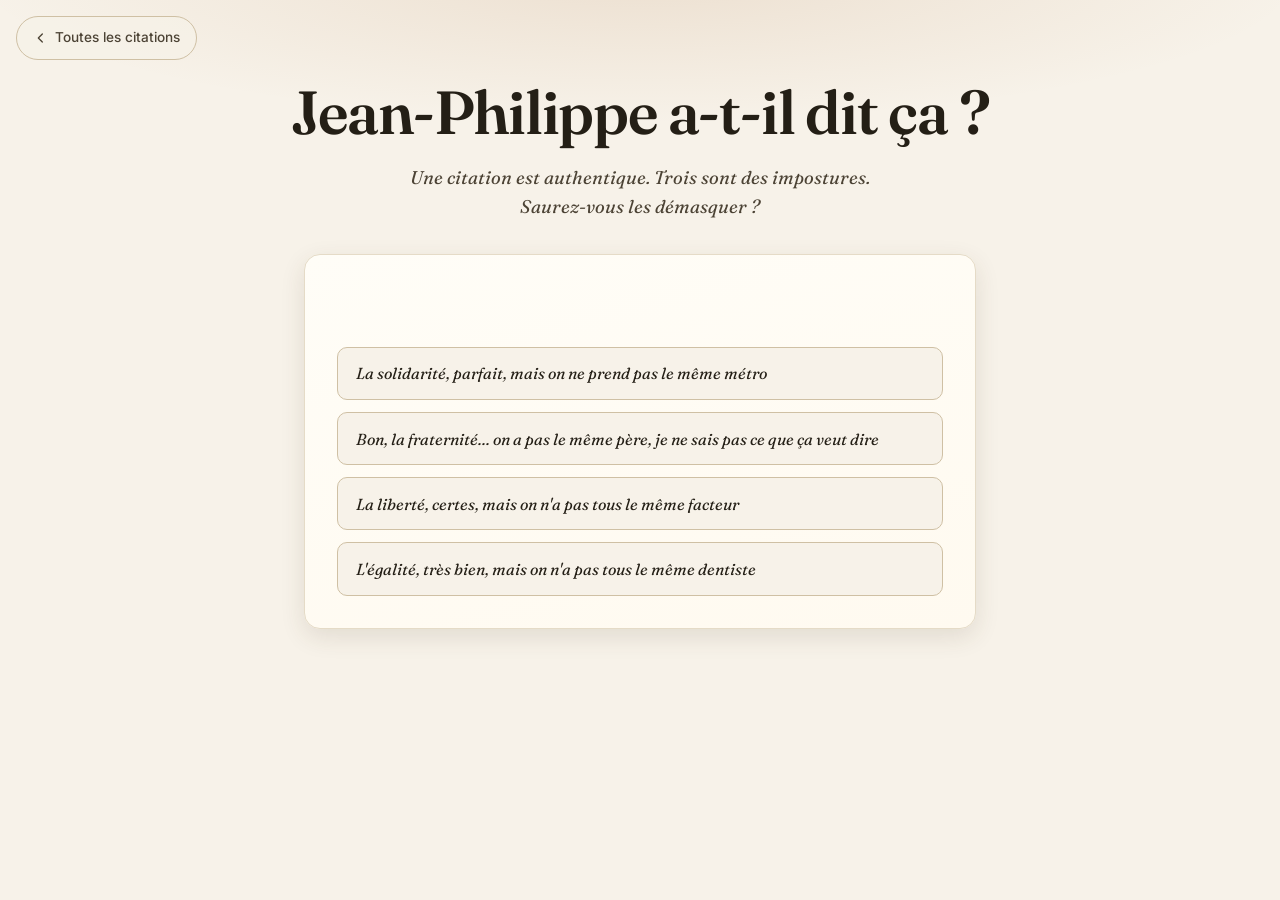
==== quiz.html @ 136c2f65 "Move quiz to dedicated quiz.html page; add quiz teaser and toolbar link on homepage Co-authored-by: " ====
<!DOCTYPE html>
<html lang="fr">
<head>
<meta charset="UTF-8">
<meta name="viewport" content="width=device-width, initial-scale=1.0">
<title>Le quiz – Jean-Philippe a-t-il dit ça ?</title>
<meta name="description" content="Une citation est authentique, trois sont des impostures. Saurez-vous démasquer les impostures du chef de chœur Jean-Philippe Sarcos ?">
<link rel="preconnect" href="https://fonts.googleapis.com">
<link rel="preconnect" href="https://fonts.gstatic.com" crossorigin>
<link href="https://fonts.googleapis.com/css2?family=Fraunces:ital,opsz,wght@0,9..144,300..900;1,9..144,300..900&family=Inter:ital,wght@0,400..700;1,400..700&display=swap" rel="stylesheet">
<link rel="stylesheet" href="style.css">
</head>
<body class="quiz-page">
<a class="skip-link" href="#quizGame">Aller au quiz</a>

<header class="quiz-hero">
  <div class="quiz-hero-inner">
    <a class="back-link" href="index.html">
      <svg viewBox="0 0 24 24" width="16" height="16" aria-hidden="true"><path fill="currentColor" d="M14.7 5.3a1 1 0 0 1 0 1.4L9.4 12l5.3 5.3a1 1 0 0 1-1.4 1.4l-6-6a1 1 0 0 1 0-1.4l6-6a1 1 0 0 1 1.4 0Z"/></svg>
      Toutes les citations
    </a>
    <h1 class="quiz-hero-title">Jean-Philippe a-t-il dit ça&nbsp;?</h1>
    <p class="quiz-hero-sub">Une citation est authentique. Trois sont des impostures.<br>Saurez-vous les démasquer&nbsp;?</p>
  </div>
</header>

<main class="quiz-wrap">
  <section class="quiz" aria-label="Quiz">
    <div class="quiz-head">
      <p id="quizScore" class="quiz-score hidden">Score&nbsp;: <span id="quizScoreValue">0</span> / <span id="quizPlayedValue">0</span></p>
    </div>
    <div id="quizGame" aria-live="polite"></div>
    <button id="quizNext" class="btn btn-primary hidden">Question suivante</button>
  </section>
</main>

<script src="quiz.js"></script>
<script src="quiz-page.js"></script>
</body>
</html>
---- style.css ----
/* ═══════════════════════════════════════════════════════════════════
   JEAN-PHILIPPE A DIT — Design System "Salle de concert"
   Generated with the ui-ux-pro-max skill workflow:
   product: humor/quotes archive · audience: choir members ·
   style: dark editorial · fonts: Fraunces + Inter
   ═══════════════════════════════════════════════════════════════════ */

:root {
  /* Color tokens — dark concert hall */
  --bg: #14100c;
  --bg-raised: #1b1610;
  --bg-elev: #221c14;
  --surface: #262017;
  --surface-hover: #2e271d;
  --line: #3a3226;
  --line-strong: #4d4335;
  --ink: #f4ecdd;
  --ink-soft: #cfc2ab;
  --ink-mute: #a3937c;
  --accent: #e0a458;
  --accent-strong: #f0bb78;
  --accent-ink: #14100c;
  --accent-dim: rgba(224, 164, 88, 0.14);
  --gold: #d4a04a;
  --ok: #7cc98a;
  --ok-bg: rgba(124, 201, 138, 0.12);
  --bad: #e2836f;
  --bad-bg: rgba(226, 131, 111, 0.12);
  --focus: #f0bb78;

  /* Typography tokens */
  --font-display: "Fraunces", Georgia, "Times New Roman", serif;
  --font-ui: "Inter", system-ui, -apple-system, "Segoe UI", sans-serif;
  --text-xs: 0.75rem;
  --text-sm: 0.85rem;
  --text-base: 1rem;
  --text-lg: 1.15rem;
  --text-xl: 1.35rem;

  /* Spacing scale (8px base) */
  --space-2: 0.5rem;
  --space-3: 0.75rem;
  --space-4: 1rem;
  --space-5: 1.5rem;
  --space-6: 2rem;
  --space-7: 3rem;
  --space-8: 4rem;

  /* Shape & depth */
  --radius: 16px;
  --radius-sm: 10px;
  --radius-pill: 999px;
  --shadow-sm: 0 1px 2px rgba(0, 0, 0, 0.4);
  --shadow-md: 0 8px 24px rgba(0, 0, 0, 0.35);
  --shadow-lg: 0 20px 60px rgba(0, 0, 0, 0.5);

  /* Motion tokens — meaning-bearing, context-aware durations */
  --dur-fast: 120ms;
  --dur-base: 200ms;
  --ease-out: cubic-bezier(0.22, 1, 0.36, 1);

  --maxw: 1200px;
}

/* Light mode — warm manuscript, same tokens */
@media (prefers-color-scheme: light) {
  :root {
    --bg: #f7f2e9;
    --bg-raised: #fffdf7;
    --bg-elev: #fffaf0;
    --surface: #fffdf7;
    --surface-hover: #f6efdf;
    --line: #e5dbc7;
    --line-strong: #cfc0a4;
    --ink: #241f16;
    --ink-soft: #4c4335;
    --ink-mute: #7c7160;
    --accent: #a05c1f;
    --accent-strong: #8a4b18;
    --accent-ink: #fffdf7;
    --accent-dim: rgba(160, 92, 31, 0.12);
    --gold: #b8862f;
    --ok: #2e7d32;
    --ok-bg: rgba(46, 125, 50, 0.1);
    --bad: #b3402f;
    --bad-bg: rgba(179, 64, 47, 0.1);
    --focus: #8a4b18;
    --shadow-sm: 0 1px 2px rgba(70, 55, 35, 0.08);
    --shadow-md: 0 8px 24px rgba(70, 55, 35, 0.12);
    --shadow-lg: 0 20px 60px rgba(70, 55, 35, 0.18);
  }
}

* { box-sizing: border-box; margin: 0; padding: 0; }

html { scroll-behavior: smooth; }

body {
  background: var(--bg);
  color: var(--ink);
  font-family: var(--font-display);
  font-size: 16px;
  line-height: 1.6;
  min-height: 100vh;
  -webkit-font-smoothing: antialiased;
  text-rendering: optimizeLegibility;
}

::selection { background: var(--accent); color: var(--accent-ink); }

/* ── Skip link ─────────────────────────────────────────────────── */
.skip-link {
  position: absolute;
  left: -999px;
  top: 0.5rem;
  z-index: 100;
  background: var(--accent);
  color: var(--accent-ink);
  padding: 0.6rem 1.2rem;
  border-radius: var(--radius-pill);
  font-family: var(--font-ui);
  font-size: var(--text-sm);
  font-weight: 600;
}
.skip-link:focus { left: 0.5rem; }

/* ── Hero ──────────────────────────────────────────────────────── */
.hero {
  position: relative;
  text-align: center;
  padding: clamp(4rem, 10vw, 7rem) var(--space-5) clamp(3rem, 6vw, 4.5rem);
  background: radial-gradient(ellipse 80% 90% at 50% -10%, var(--accent-dim) 0%, transparent 65%);
  overflow: hidden;
}
.hero-inner { max-width: 44rem; margin: 0 auto; position: relative; z-index: 1; }

.hero-kicker {
  font-family: var(--font-ui);
  font-size: var(--text-xs);
  font-weight: 600;
  text-transform: uppercase;
  letter-spacing: 0.28em;
  color: var(--accent);
  margin-bottom: var(--space-4);
}

.hero-title {
  font-family: var(--font-display);
  font-weight: 600;
  font-size: clamp(2.6rem, 8vw, 5rem);
  line-height: 1.05;
  letter-spacing: -0.02em;
  color: var(--ink);
}
.hero-quote-mark {
  color: var(--gold);
  font-weight: 300;
  opacity: 0.7;
}

.hero-sub {
  font-family: var(--font-display);
  font-style: italic;
  font-size: var(--text-lg);
  color: var(--ink-soft);
  margin-top: var(--space-4);
  max-width: 40ch;
  margin-left: auto;
  margin-right: auto;
}

.hero-stats {
  display: flex;
  justify-content: center;
  gap: var(--space-6);
  margin-top: var(--space-6);
  font-family: var(--font-ui);
  flex-wrap: wrap;
}
.hero-stat { display: flex; flex-direction: column; gap: 0.15rem; }
.hero-stat-num {
  font-family: var(--font-display);
  font-size: var(--text-xl);
  font-weight: 600;
  color: var(--accent);
  font-variant-numeric: tabular-nums;
}
.hero-stat-label {
  font-size: var(--text-xs);
  text-transform: uppercase;
  letter-spacing: 0.12em;
  color: var(--ink-mute);
}

/* ── Sticky toolbar ────────────────────────────────────────────── */
.toolbar {
  position: sticky;
  top: 0;
  z-index: 20;
  display: flex;
  align-items: center;
  gap: var(--space-3);
  max-width: var(--maxw);
  margin: 0 auto;
  padding: var(--space-3) var(--space-5);
  background: color-mix(in srgb, var(--bg) 80%, transparent);
  backdrop-filter: blur(14px);
  -webkit-backdrop-filter: blur(14px);
  border-bottom: 1px solid var(--line);
}

.search-wrap { position: relative; flex: 1; min-width: 200px; }
.search-icon {
  position: absolute;
  left: 0.9rem;
  top: 50%;
  transform: translateY(-50%);
  color: var(--ink-mute);
  pointer-events: none;
}
.search {
  width: 100%;
  padding: 0.7rem 1.1rem 0.7rem 2.5rem;
  border-radius: var(--radius-pill);
  border: 1px solid var(--line-strong);
  background: var(--surface);
  color: var(--ink);
  font-family: var(--font-ui);
  font-size: var(--text-base);
  box-shadow: var(--shadow-sm);
  transition: border-color var(--dur-base) var(--ease-out), box-shadow var(--dur-base) var(--ease-out);
}
.search::placeholder { color: var(--ink-mute); }
.search:focus {
  outline: none;
  border-color: var(--accent);
  box-shadow: 0 0 0 3px var(--accent-dim), var(--shadow-sm);
}

/* ── Buttons ───────────────────────────────────────────────────── */
.btn {
  display: inline-flex;
  align-items: center;
  justify-content: center;
  gap: 0.5rem;
  min-height: 44px;
  padding: 0.65rem 1.3rem;
  border-radius: var(--radius-pill);
  font-family: var(--font-ui);
  font-size: var(--text-sm);
  font-weight: 600;
  cursor: pointer;
  border: 1px solid transparent;
  transition: background var(--dur-fast) ease, border-color var(--dur-fast) ease,
    transform var(--dur-fast) ease, box-shadow var(--dur-fast) ease;
  white-space: nowrap;
}
.btn:active { transform: translateY(1px) scale(0.98); }

.btn-primary {
  background: var(--accent);
  color: var(--accent-ink);
  box-shadow: var(--shadow-sm);
}
.btn-primary:hover {
  background: var(--accent-strong);
  box-shadow: 0 4px 16px var(--accent-dim), var(--shadow-sm);
}

.btn-secondary {
  background: transparent;
  color: var(--accent);
  border-color: var(--line-strong);
}
.btn-secondary:hover { border-color: var(--accent); background: var(--accent-dim); }

.btn-ghost {
  background: transparent;
  color: var(--ink-soft);
  border-color: var(--line-strong);
}
.btn-ghost:hover { background: var(--surface-hover); }

/* ── Chapter chips ─────────────────────────────────────────────── */
.chapters {
  display: flex;
  flex-wrap: wrap;
  gap: var(--space-2);
  max-width: var(--maxw);
  margin: var(--space-5) auto var(--space-4);
  padding: 0 var(--space-5);
  justify-content: center;
}

.chip {
  min-height: 44px;
  padding: 0.5rem 1.05rem;
  border-radius: var(--radius-pill);
  border: 1px solid var(--line-strong);
  background: transparent;
  color: var(--ink-soft);
  font-family: var(--font-ui);
  font-size: var(--text-sm);
  cursor: pointer;
  transition: all var(--dur-fast) ease;
}
.chip:hover { border-color: var(--accent); color: var(--ink); background: var(--accent-dim); }
.chip.active {
  background: var(--accent);
  border-color: var(--accent);
  color: var(--accent-ink);
  font-weight: 600;
}
.chip .count {
  opacity: 0.65;
  margin-left: 0.35rem;
  font-variant-numeric: tabular-nums;
}

.results-count {
  text-align: center;
  font-family: var(--font-ui);
  font-size: var(--text-sm);
  color: var(--ink-mute);
  margin-bottom: var(--space-5);
}

/* ── Spotlight ──────────────────────────────────────────────────── */
.random-spotlight {
  max-width: 720px;
  margin: 0 auto var(--space-6);
  padding: 0 var(--space-5);
  animation: rise var(--dur-base) var(--ease-out) both;
}
.random-spotlight .quote-card {
  border-color: var(--gold);
  background: linear-gradient(160deg, var(--surface) 0%, var(--bg-elev) 100%);
  box-shadow: var(--shadow-lg), inset 0 1px 0 var(--line);
}
.random-spotlight .quote-mark { opacity: 0.6; }

/* ── Quote grid & cards ────────────────────────────────────────── */
.grid {
  display: grid;
  grid-template-columns: repeat(auto-fill, minmax(320px, 1fr));
  gap: var(--space-5);
  max-width: var(--maxw);
  margin: 0 auto;
  padding: 0 var(--space-5) var(--space-7);
}

.quote-card {
  position: relative;
  display: flex;
  flex-direction: column;
  background: var(--surface);
  border: 1px solid var(--line);
  border-radius: var(--radius);
  padding: 2rem 1.5rem 1.3rem;
  box-shadow: var(--shadow-sm), inset 0 1px 0 rgba(255, 255, 255, 0.03);
  transition: transform var(--dur-base) var(--ease-out), box-shadow var(--dur-base) var(--ease-out),
    border-color var(--dur-base) ease;
}
.quote-card:hover {
  transform: translateY(-4px);
  box-shadow: var(--shadow-md);
  border-color: var(--line-strong);
}

.quote-mark {
  position: absolute;
  top: 0.55rem;
  left: 1rem;
  font-family: var(--font-display);
  font-size: 2.6rem;
  font-weight: 300;
  line-height: 1;
  color: var(--gold);
  opacity: 0.3;
  pointer-events: none;
}

.quote-text {
  font-family: var(--font-display);
  font-size: var(--text-lg);
  font-style: italic;
  line-height: 1.55;
  color: var(--ink);
  flex: 1;
  overflow-wrap: break-word;
}
.quote-text mark {
  background: var(--accent-dim);
  color: var(--accent-strong);
  border-radius: 3px;
  padding: 0 2px;
  box-shadow: inset 0 -1px 0 var(--accent);
}

.quote-source {
  margin-top: var(--space-4);
  padding-top: var(--space-3);
  border-top: 1px solid var(--line);
  font-family: var(--font-ui);
  display: flex;
  flex-direction: column;
  gap: 0.25rem;
}
.quote-source > span:first-child {
  font-size: var(--text-sm);
  color: var(--ink-soft);
  font-weight: 500;
}
.quote-chapter {
  font-size: var(--text-xs);
  text-transform: uppercase;
  letter-spacing: 0.1em;
  color: var(--ink-mute);
}

.quote-delete {
  position: absolute;
  top: 0.6rem;
  right: 0.6rem;
  width: 32px;
  height: 32px;
  border-radius: 50%;
  border: none;
  background: transparent;
  color: var(--ink-mute);
  cursor: pointer;
  display: grid;
  place-items: center;
  font-size: 0.85rem;
  opacity: 0;
  transition: opacity var(--dur-fast) ease, background var(--dur-fast) ease, color var(--dur-fast) ease;
}
.quote-card:hover .quote-delete,
.quote-delete:focus-visible { opacity: 1; }
.quote-delete:hover { background: var(--bad-bg); color: var(--bad); }

.empty {
  text-align: center;
  font-style: italic;
  font-family: var(--font-display);
  color: var(--ink-mute);
  padding: var(--space-7) var(--space-5);
  max-width: 40rem;
  margin: 0 auto var(--space-7);
  font-size: var(--text-lg);
}

/* ── Add form ──────────────────────────────────────────────────── */
.add-form {
  max-width: 720px;
  margin: var(--space-4) auto var(--space-5);
  padding: var(--space-6);
  background: var(--surface);
  border: 1px solid var(--line);
  border-radius: var(--radius);
  box-shadow: var(--shadow-md);
  animation: rise var(--dur-base) var(--ease-out) both;
}
.add-form-title {
  font-family: var(--font-display);
  font-size: var(--text-xl);
  font-weight: 600;
  margin-bottom: var(--space-5);
}
.add-form-fields { display: flex; flex-direction: column; gap: var(--space-4); }
.add-form-label {
  display: flex;
  flex-direction: column;
  gap: 0.4rem;
  font-family: var(--font-ui);
  font-size: var(--text-sm);
  font-weight: 600;
  color: var(--ink-soft);
}
.add-form-input {
  min-height: 44px;
  padding: 0.6rem 0.9rem;
  border-radius: var(--radius-sm);
  border: 1px solid var(--line-strong);
  background: var(--bg);
  color: var(--ink);
  font-family: var(--font-ui);
  font-size: var(--text-base);
  font-weight: 400;
  transition: border-color var(--dur-base) ease, box-shadow var(--dur-base) ease;
}
.add-form-input:focus {
  outline: none;
  border-color: var(--accent);
  box-shadow: 0 0 0 3px var(--accent-dim);
}
.add-form-row { display: flex; gap: var(--space-4); flex-wrap: wrap; }
.add-form-row .add-form-label { flex: 1; min-width: 160px; }
.add-form-error {
  font-family: var(--font-ui);
  font-size: var(--text-sm);
  color: var(--bad);
  background: var(--bad-bg);
  border-radius: var(--radius-sm);
  padding: 0.65rem 0.9rem;
  margin-top: var(--space-3);
}
.add-form-actions {
  display: flex;
  justify-content: flex-end;
  gap: var(--space-2);
  margin-top: var(--space-5);
}

/* ── Quiz teaser (homepage) ──────────────────────────────────────────── */
.quiz-teaser {
  max-width: 720px;
  margin: var(--space-6) auto var(--space-7);
  padding: var(--space-6);
  display: flex;
  align-items: center;
  justify-content: space-between;
  gap: var(--space-5);
  flex-wrap: wrap;
  background: linear-gradient(150deg, var(--accent-dim) 0%, var(--surface) 60%);
  border: 1px solid var(--line-strong);
  border-radius: var(--radius);
  box-shadow: var(--shadow-md);
}
.quiz-teaser-kicker {
  font-family: var(--font-ui);
  font-size: var(--text-xs);
  font-weight: 600;
  text-transform: uppercase;
  letter-spacing: 0.28em;
  color: var(--accent);
  margin-bottom: 0.35rem;
}
.quiz-teaser-title {
  font-family: var(--font-display);
  font-size: var(--text-xl);
  font-weight: 600;
  color: var(--ink);
}
.quiz-teaser-sub {
  font-family: var(--font-display);
  font-style: italic;
  color: var(--ink-soft);
  margin-top: 0.35rem;
}
.quiz-teaser .btn { flex-shrink: 0; }

/* ── Quiz page ─────────────────────────────────────────────────────────── */
.quiz-page { display: flex; flex-direction: column; min-height: 100vh; }

.quiz-hero {
  position: relative;
  text-align: center;
  padding: clamp(3rem, 8vw, 5rem) var(--space-5) var(--space-6);
  background: radial-gradient(ellipse 80% 90% at 50% -10%, var(--accent-dim) 0%, transparent 65%);
}
.quiz-hero-inner { max-width: 44rem; margin: 0 auto; }

.back-link {
  position: absolute;
  top: var(--space-4);
  left: var(--space-4);
  display: inline-flex;
  align-items: center;
  gap: 0.35rem;
  min-height: 44px;
  padding: 0.5rem 1rem;
  border-radius: var(--radius-pill);
  border: 1px solid var(--line-strong);
  background: color-mix(in srgb, var(--bg) 70%, transparent);
  color: var(--ink-soft);
  font-family: var(--font-ui);
  font-size: var(--text-sm);
  font-weight: 500;
  text-decoration: none;
  transition: border-color var(--dur-fast) ease, color var(--dur-fast) ease, background var(--dur-fast) ease;
}
.back-link:hover { border-color: var(--accent); color: var(--ink); background: var(--accent-dim); }

.quiz-hero-title {
  font-family: var(--font-display);
  font-weight: 600;
  font-size: clamp(2.2rem, 6vw, 3.8rem);
  line-height: 1.1;
  letter-spacing: -0.02em;
  color: var(--ink);
}
.quiz-hero-sub {
  font-family: var(--font-display);
  font-style: italic;
  font-size: var(--text-lg);
  color: var(--ink-soft);
  margin-top: var(--space-4);
}

.quiz-wrap {
  flex: 1;
  max-width: 720px;
  width: 100%;
  margin: 0 auto;
  padding: 0 var(--space-5) var(--space-8);
}

.quiz {
  padding: var(--space-6);
  background: linear-gradient(165deg, var(--surface) 0%, var(--bg-elev) 100%);
  border: 1px solid var(--line);
  border-radius: var(--radius);
  box-shadow: var(--shadow-md), inset 0 1px 0 rgba(255, 255, 255, 0.03);
}

.quiz-head {
  display: flex;
  justify-content: flex-start;
  align-items: center;
  margin-bottom: var(--space-4);
  min-height: 44px;
}

.quiz-title {
  font-family: var(--font-display);
  font-size: var(--text-xl);
  font-weight: 600;
  margin-bottom: 0.3rem;
}
.quiz-intro {
  font-family: var(--font-display);
  font-style: italic;
  color: var(--ink-soft);
  font-size: var(--text-base);
}

.quiz-score {
  font-family: var(--font-ui);
  font-size: var(--text-sm);
  font-weight: 600;
  color: var(--accent);
  background: var(--accent-dim);
  border: 1px solid var(--accent);
  padding: 0.4rem 0.9rem;
  border-radius: var(--radius-pill);
  white-space: nowrap;
}

.quiz-options { display: grid; gap: var(--space-3); }
.quiz-option {
  text-align: left;
  font-family: var(--font-display);
  font-style: italic;
  font-size: var(--text-base);
  line-height: 1.5;
  min-height: 44px;
  padding: 0.85rem 1.15rem;
  border: 1px solid var(--line-strong);
  border-radius: var(--radius-sm);
  background: var(--bg);
  color: var(--ink);
  cursor: pointer;
  transition: border-color var(--dur-fast) ease, background var(--dur-fast) ease, transform var(--dur-fast) ease;
}
.quiz-option:hover { border-color: var(--accent); background: var(--surface-hover); transform: translateY(-1px); }
.quiz-option.correct { border-color: var(--ok); background: var(--ok-bg); }
.quiz-option.wrong { border-color: var(--bad); background: var(--bad-bg); }
.quiz .btn-primary { margin-top: var(--space-5); }

/* ── Footer ────────────────────────────────────────────────────── */
.footer {
  max-width: 720px;
  margin: var(--space-7) auto 0;
  padding: 0 var(--space-5) var(--space-8);
  text-align: center;
}
.footer-quote {
  font-family: var(--font-display);
  font-style: italic;
  font-size: var(--text-lg);
  line-height: 1.7;
  color: var(--ink-soft);
  border-top: 1px solid var(--line);
  padding-top: var(--space-7);
}
.footer-quote cite {
  display: block;
  margin-top: var(--space-4);
  font-style: normal;
  font-family: var(--font-ui);
  font-size: var(--text-xs);
  text-transform: uppercase;
  letter-spacing: 0.22em;
  color: var(--ink-mute);
}

/* ── Utilities, a11y, motion ────────────────────────────────────── */
.hidden { display: none; }

@keyframes rise {
  from { opacity: 0; transform: translateY(10px); }
  to { opacity: 1; transform: translateY(0); }
}

:focus-visible {
  outline: 2px solid var(--focus);
  outline-offset: 2px;
  border-radius: 4px;
}

/* Responsive: mobile-first refinement */
@media (max-width: 640px) {
  .toolbar {
    flex-wrap: wrap;
    padding: var(--space-3) var(--space-4);
  }
  .search-wrap { min-width: 100%; order: -1; }
  .toolbar .btn { flex: 1; }
  .chapters, .grid { padding-left: var(--space-4); padding-right: var(--space-4); }
  .quote-delete { opacity: 1; }
  .quiz { padding: var(--space-5) var(--space-4); }
  .quiz-head { flex-direction: column; }
  .quiz-teaser { flex-direction: column; text-align: center; }
  .quiz-teaser .btn { width: 100%; }
  .back-link { position: static; margin-bottom: var(--space-4); }
}

@media (prefers-reduced-motion: reduce) {
  html { scroll-behavior: auto; }
  *, *::before, *::after {
    animation-duration: 0.01ms !important;
    animation-iteration-count: 1 !important;
    transition-duration: 0.01ms !important;
  }
}
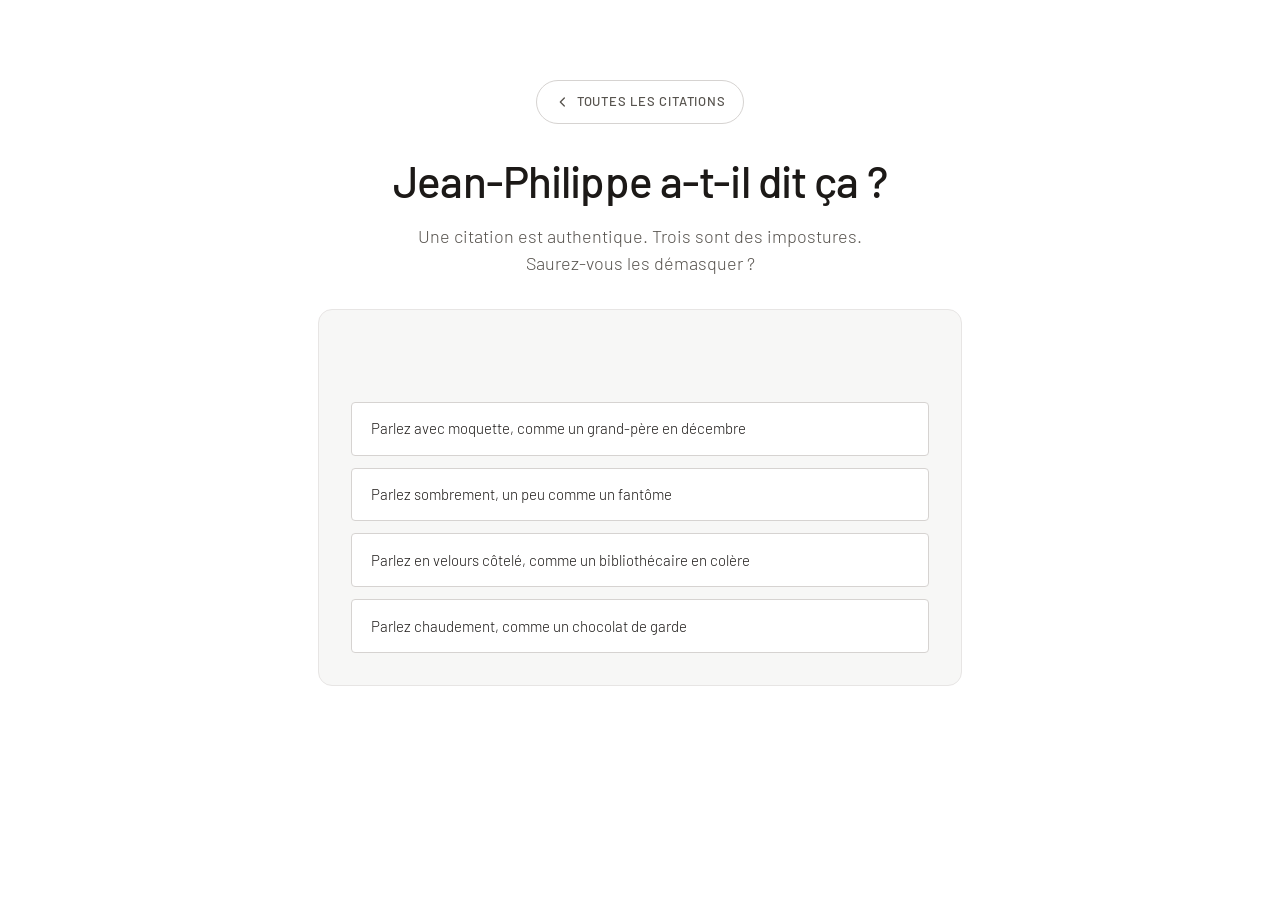
==== commit 0d7f40fb: "Align visual identity with academie-de-musique.com: light editorial theme, magenta #B30065 accent, g" ====
--- a/quiz.html
+++ b/quiz.html
@@ -7,7 +7,7 @@
 <meta name="description" content="Une citation est authentique, trois sont des impostures. Saurez-vous démasquer les impostures du chef de chœur Jean-Philippe Sarcos ?">
 <link rel="preconnect" href="https://fonts.googleapis.com">
 <link rel="preconnect" href="https://fonts.gstatic.com" crossorigin>
-<link href="https://fonts.googleapis.com/css2?family=Fraunces:ital,opsz,wght@0,9..144,300..900;1,9..144,300..900&family=Inter:ital,wght@0,400..700;1,400..700&display=swap" rel="stylesheet">
+<link href="https://fonts.googleapis.com/css2?family=Barlow:ital,wght@0,300;0,400;0,500;0,600;1,300;1,400;1,500&display=swap" rel="stylesheet">
 <link rel="stylesheet" href="style.css">
 </head>
 <body class="quiz-page">
--- a/style.css
+++ b/style.css
@@ -1,43 +1,72 @@
 /* ═══════════════════════════════════════════════════════════════════
-   JEAN-PHILIPPE A DIT — Design System "Salle de concert"
-   Generated with the ui-ux-pro-max skill workflow:
-   product: humor/quotes archive · audience: choir members ·
-   style: dark editorial · fonts: Fraunces + Inter
+   JEAN-PHILIPPE A DIT — aligned with the visual identity of
+   academie-de-musique.com (Académie du Palais royal)
+   Source: their design tokens (tokens.css) — light editorial theme,
+   magenta #B30065 accent, gold #F9A900, Brandon Grotesque (substituted
+   with Barlow, a close geometric grotesque, since Brandon is a
+   commercial font), uppercase tracked kickers, pill buttons, 14px cards.
    ═══════════════════════════════════════════════════════════════════ */
 
 :root {
-  /* Color tokens — dark concert hall */
-  --bg: #14100c;
-  --bg-raised: #1b1610;
-  --bg-elev: #221c14;
-  --surface: #262017;
-  --surface-hover: #2e271d;
-  --line: #3a3226;
-  --line-strong: #4d4335;
-  --ink: #f4ecdd;
-  --ink-soft: #cfc2ab;
-  --ink-mute: #a3937c;
-  --accent: #e0a458;
-  --accent-strong: #f0bb78;
-  --accent-ink: #14100c;
-  --accent-dim: rgba(224, 164, 88, 0.14);
-  --gold: #d4a04a;
-  --ok: #7cc98a;
-  --ok-bg: rgba(124, 201, 138, 0.12);
-  --bad: #e2836f;
-  --bad-bg: rgba(226, 131, 111, 0.12);
-  --focus: #f0bb78;
-
-  /* Typography tokens */
-  --font-display: "Fraunces", Georgia, "Times New Roman", serif;
-  --font-ui: "Inter", system-ui, -apple-system, "Segoe UI", sans-serif;
-  --text-xs: 0.75rem;
-  --text-sm: 0.85rem;
-  --text-base: 1rem;
-  --text-lg: 1.15rem;
-  --text-xl: 1.35rem;
-
-  /* Spacing scale (8px base) */
+  /* ── Brand (charte Académie) ── */
+  --brand-magenta: #B30065;
+  --brand-red: #E00037;
+  --brand-orange: #e2511d;
+  --brand-gold: #F9A900;
+
+  --accent-primary: var(--brand-magenta);
+  --accent-secondary: var(--brand-gold);
+
+  /* ── Surfaces (light editorial) ── */
+  --surface-base: #ffffff;
+  --surface-raised: #f7f7f6;
+  --surface-elevated: #f1f0ee;
+  --surface-overlay: #e9e6e3;
+
+  /* ── Borders ── */
+  --border-subtle: #e7e5e4;
+  --border-default: #d6d3d1;
+  --border-strong: #a8a29e;
+
+  /* ── Text ── */
+  --text-primary: #1c1917;
+  --text-secondary: #57534e;
+  --text-tertiary: #78716c;
+  --text-on-accent: #ffffff;
+
+  /* ── Typography ── */
+  --font-display: "Barlow", "Brandon Grotesque", system-ui, -apple-system, sans-serif;
+  --font-body: "Barlow", "Brandon Grotesque", system-ui, -apple-system, sans-serif;
+
+  --fs-display: clamp(3rem, 1.6rem + 6vw, 6.5rem);
+  --fs-h1: clamp(2.25rem, 1.4rem + 3.6vw, 4rem);
+  --fs-h2: clamp(1.75rem, 1.2rem + 2.4vw, 2.75rem);
+  --fs-h3: clamp(1.375rem, 1rem + 1.6vw, 2rem);
+  --fs-h4: clamp(1.125rem, 1rem + 0.6vw, 1.375rem);
+  --fs-body-lg: 1.125rem;
+  --fs-body: 1rem;
+  --fs-body-sm: 0.9375rem;
+  --fs-caption: 0.8125rem;
+  --fs-micro: 0.6875rem;
+
+  --lh-tight: 1.05;
+  --lh-snug: 1.15;
+  --lh-normal: 1.5;
+  --lh-relaxed: 1.65;
+
+  --tracking-tight: -0.02em;
+  --tracking-normal: 0;
+  --tracking-wide: 0.06em;
+  --tracking-wider: 0.14em;
+
+  --fw-light: 330;
+  --fw-regular: 390;
+  --fw-medium: 420;
+  --fw-semibold: 450;
+  --fw-bold: 500;
+
+  /* ── Spacing (8px base) ── */
+  --space-1: 0.25rem;
   --space-2: 0.5rem;
   --space-3: 0.75rem;
   --space-4: 1rem;
@@ -45,50 +74,38 @@
   --space-6: 2rem;
   --space-7: 3rem;
   --space-8: 4rem;
-
-  /* Shape & depth */
-  --radius: 16px;
-  --radius-sm: 10px;
-  --radius-pill: 999px;
-  --shadow-sm: 0 1px 2px rgba(0, 0, 0, 0.4);
-  --shadow-md: 0 8px 24px rgba(0, 0, 0, 0.35);
-  --shadow-lg: 0 20px 60px rgba(0, 0, 0, 0.5);
-
-  /* Motion tokens — meaning-bearing, context-aware durations */
-  --dur-fast: 120ms;
-  --dur-base: 200ms;
-  --ease-out: cubic-bezier(0.22, 1, 0.36, 1);
-
-  --maxw: 1200px;
-}
-
-/* Light mode — warm manuscript, same tokens */
-@media (prefers-color-scheme: light) {
-  :root {
-    --bg: #f7f2e9;
-    --bg-raised: #fffdf7;
-    --bg-elev: #fffaf0;
-    --surface: #fffdf7;
-    --surface-hover: #f6efdf;
-    --line: #e5dbc7;
-    --line-strong: #cfc0a4;
-    --ink: #241f16;
-    --ink-soft: #4c4335;
-    --ink-mute: #7c7160;
-    --accent: #a05c1f;
-    --accent-strong: #8a4b18;
-    --accent-ink: #fffdf7;
-    --accent-dim: rgba(160, 92, 31, 0.12);
-    --gold: #b8862f;
-    --ok: #2e7d32;
-    --ok-bg: rgba(46, 125, 50, 0.1);
-    --bad: #b3402f;
-    --bad-bg: rgba(179, 64, 47, 0.1);
-    --focus: #8a4b18;
-    --shadow-sm: 0 1px 2px rgba(70, 55, 35, 0.08);
-    --shadow-md: 0 8px 24px rgba(70, 55, 35, 0.12);
-    --shadow-lg: 0 20px 60px rgba(70, 55, 35, 0.18);
-  }
+  --space-9: 6rem;
+
+  /* ── Radii ── */
+  --radius-sm: 2px;
+  --radius-md: 4px;
+  --radius-lg: 8px;
+  --radius-box: 14px;
+  --radius-pill: 9999px;
+
+  /* ── Layout ── */
+  --container-narrow: 64ch;
+  --container-text: 72ch;
+  --container-wide: 1280px;
+  --gutter: clamp(1rem, 3vw, 2.5rem);
+
+  /* ── Motion ── */
+  --ease-out-quad: cubic-bezier(0.25, 0.46, 0.45, 0.94);
+  --ease-out-expo: cubic-bezier(0.16, 1, 0.3, 1);
+  --duration-fast: 150ms;
+  --duration-base: 280ms;
+  --duration-slow: 500ms;
+
+  /* ── Shadows ── */
+  --shadow-sm: 0 1px 2px rgba(28, 25, 23, 0.06);
+  --shadow-md: 0 4px 16px rgba(28, 25, 23, 0.10);
+  --shadow-lg: 0 16px 48px rgba(28, 25, 23, 0.14);
+
+  /* Semantic */
+  --ok: #1a7f37;
+  --ok-bg: #eaf5ec;
+  --bad: #b3402f;
+  --bad-bg: #f9e9e4;
 }
 
 * { box-sizing: border-box; margin: 0; padding: 0; }
@@ -96,199 +113,214 @@
 html { scroll-behavior: smooth; }
 
 body {
-  background: var(--bg);
-  color: var(--ink);
-  font-family: var(--font-display);
-  font-size: 16px;
-  line-height: 1.6;
+  background: var(--surface-base);
+  color: var(--text-primary);
+  font-family: var(--font-body);
+  font-weight: var(--fw-regular);
+  font-size: var(--fs-body);
+  line-height: var(--lh-normal);
   min-height: 100vh;
   -webkit-font-smoothing: antialiased;
-  text-rendering: optimizeLegibility;
-}
-
-::selection { background: var(--accent); color: var(--accent-ink); }
-
-/* ── Skip link ─────────────────────────────────────────────────── */
+}
+
+::selection { background: var(--accent-primary); color: var(--text-on-accent); }
+
+h1, h2, h3, h4 { font-family: var(--font-display); font-weight: var(--fw-medium); line-height: var(--lh-snug); letter-spacing: var(--tracking-tight); }
+
+/* ── Skip link ── */
 .skip-link {
   position: absolute;
   left: -999px;
   top: 0.5rem;
-  z-index: 100;
-  background: var(--accent);
-  color: var(--accent-ink);
+  z-index: 2000;
+  background: var(--accent-primary);
+  color: var(--text-on-accent);
   padding: 0.6rem 1.2rem;
   border-radius: var(--radius-pill);
-  font-family: var(--font-ui);
-  font-size: var(--text-sm);
-  font-weight: 600;
+  font-size: var(--fs-caption);
+  font-weight: var(--fw-medium);
+  text-decoration: none;
 }
 .skip-link:focus { left: 0.5rem; }
 
-/* ── Hero ──────────────────────────────────────────────────────── */
+/* ═══ Hero ═══ */
 .hero {
-  position: relative;
   text-align: center;
-  padding: clamp(4rem, 10vw, 7rem) var(--space-5) clamp(3rem, 6vw, 4.5rem);
-  background: radial-gradient(ellipse 80% 90% at 50% -10%, var(--accent-dim) 0%, transparent 65%);
-  overflow: hidden;
-}
-.hero-inner { max-width: 44rem; margin: 0 auto; position: relative; z-index: 1; }
+  padding: clamp(4rem, 10vw, 7rem) var(--gutter) clamp(2.5rem, 5vw, 4rem);
+}
 
 .hero-kicker {
-  font-family: var(--font-ui);
-  font-size: var(--text-xs);
-  font-weight: 600;
-  text-transform: uppercase;
-  letter-spacing: 0.28em;
-  color: var(--accent);
-  margin-bottom: var(--space-4);
+  display: inline-flex;
+  align-items: center;
+  gap: 0.75rem;
+  font-size: var(--fs-caption);
+  font-weight: var(--fw-medium);
+  letter-spacing: var(--tracking-wider);
+  text-transform: uppercase;
+  color: var(--text-secondary);
+  margin-bottom: var(--space-5);
+}
+.hero-kicker::before,
+.hero-kicker::after {
+  content: '';
+  width: 32px;
+  height: 1px;
+  background: var(--accent-primary);
 }
 
 .hero-title {
-  font-family: var(--font-display);
-  font-weight: 600;
-  font-size: clamp(2.6rem, 8vw, 5rem);
-  line-height: 1.05;
-  letter-spacing: -0.02em;
-  color: var(--ink);
-}
-.hero-quote-mark {
-  color: var(--gold);
-  font-weight: 300;
-  opacity: 0.7;
-}
+  font-size: var(--fs-h1);
+  font-weight: var(--fw-semibold);
+  color: var(--text-primary);
+  max-width: 20ch;
+  margin: 0 auto;
+}
+.hero-quote-mark { color: var(--accent-primary); font-weight: var(--fw-light); }
 
 .hero-sub {
-  font-family: var(--font-display);
-  font-style: italic;
-  font-size: var(--text-lg);
-  color: var(--ink-soft);
-  margin-top: var(--space-4);
-  max-width: 40ch;
+  font-size: var(--fs-body-lg);
+  color: var(--text-secondary);
+  margin: var(--space-4) auto 0;
+  max-width: 56ch;
+}
+.hero-sub strong { font-weight: var(--fw-semibold); color: var(--text-primary); }
+
+/* Hero meta grid (like their concert meta: DATE / LIEU / DIRECTION) */
+.hero-stats {
+  display: grid;
+  grid-template-columns: repeat(auto-fit, minmax(140px, 1fr));
+  gap: var(--space-6);
+  padding-top: var(--space-5);
+  margin-top: var(--space-6);
+  border-top: 1px solid var(--border-subtle);
+  max-width: 640px;
   margin-left: auto;
   margin-right: auto;
 }
-
-.hero-stats {
-  display: flex;
-  justify-content: center;
-  gap: var(--space-6);
-  margin-top: var(--space-6);
-  font-family: var(--font-ui);
-  flex-wrap: wrap;
-}
-.hero-stat { display: flex; flex-direction: column; gap: 0.15rem; }
+.hero-stat { text-align: center; }
 .hero-stat-num {
+  display: block;
   font-family: var(--font-display);
-  font-size: var(--text-xl);
-  font-weight: 600;
-  color: var(--accent);
+  font-size: var(--fs-h4);
+  font-weight: var(--fw-semibold);
+  color: var(--accent-primary);
   font-variant-numeric: tabular-nums;
 }
 .hero-stat-label {
-  font-size: var(--text-xs);
-  text-transform: uppercase;
-  letter-spacing: 0.12em;
-  color: var(--ink-mute);
-}
-
-/* ── Sticky toolbar ────────────────────────────────────────────── */
+  display: block;
+  font-size: var(--fs-micro);
+  font-weight: var(--fw-medium);
+  letter-spacing: var(--tracking-wider);
+  text-transform: uppercase;
+  color: var(--text-tertiary);
+  margin-top: var(--space-1);
+}
+
+/* ═══ Sticky toolbar ═══ */
 .toolbar {
   position: sticky;
   top: 0;
-  z-index: 20;
+  z-index: 100;
   display: flex;
   align-items: center;
   gap: var(--space-3);
-  max-width: var(--maxw);
+  max-width: var(--container-wide);
   margin: 0 auto;
-  padding: var(--space-3) var(--space-5);
-  background: color-mix(in srgb, var(--bg) 80%, transparent);
-  backdrop-filter: blur(14px);
-  -webkit-backdrop-filter: blur(14px);
-  border-bottom: 1px solid var(--line);
+  padding: var(--space-3) var(--gutter);
+  background: color-mix(in srgb, var(--surface-base) 88%, transparent);
+  backdrop-filter: blur(12px);
+  -webkit-backdrop-filter: blur(12px);
+  border-bottom: 1px solid var(--border-subtle);
 }
 
 .search-wrap { position: relative; flex: 1; min-width: 200px; }
 .search-icon {
   position: absolute;
-  left: 0.9rem;
+  left: 1rem;
   top: 50%;
   transform: translateY(-50%);
-  color: var(--ink-mute);
+  color: var(--text-tertiary);
   pointer-events: none;
 }
 .search {
   width: 100%;
-  padding: 0.7rem 1.1rem 0.7rem 2.5rem;
+  min-height: 44px;
+  padding: 0.6rem 1.1rem 0.6rem 2.6rem;
   border-radius: var(--radius-pill);
-  border: 1px solid var(--line-strong);
-  background: var(--surface);
-  color: var(--ink);
-  font-family: var(--font-ui);
-  font-size: var(--text-base);
-  box-shadow: var(--shadow-sm);
-  transition: border-color var(--dur-base) var(--ease-out), box-shadow var(--dur-base) var(--ease-out);
-}
-.search::placeholder { color: var(--ink-mute); }
+  border: 1px solid var(--border-default);
+  background: var(--surface-raised);
+  color: var(--text-primary);
+  font-family: var(--font-body);
+  font-size: var(--fs-body-sm);
+  font-weight: var(--fw-regular);
+  transition: border-color var(--duration-fast) ease, background var(--duration-fast) ease;
+}
+.search::placeholder { color: var(--text-tertiary); }
 .search:focus {
   outline: none;
-  border-color: var(--accent);
-  box-shadow: 0 0 0 3px var(--accent-dim), var(--shadow-sm);
-}
-
-/* ── Buttons ───────────────────────────────────────────────────── */
+  border-color: var(--accent-primary);
+  background: var(--surface-base);
+  box-shadow: 0 0 0 3px rgba(179, 0, 101, 0.12);
+}
+
+/* ═══ Buttons — pill, uppercase, tracked (their CTA style) ═══ */
 .btn {
   display: inline-flex;
   align-items: center;
   justify-content: center;
   gap: 0.5rem;
   min-height: 44px;
-  padding: 0.65rem 1.3rem;
+  padding: 0.75rem 1.5rem;
   border-radius: var(--radius-pill);
-  font-family: var(--font-ui);
-  font-size: var(--text-sm);
-  font-weight: 600;
+  border: 1px solid transparent;
+  font-family: var(--font-body);
+  font-size: var(--fs-caption);
+  font-weight: var(--fw-medium);
+  letter-spacing: var(--tracking-wide);
+  text-transform: uppercase;
+  text-decoration: none;
   cursor: pointer;
-  border: 1px solid transparent;
-  transition: background var(--dur-fast) ease, border-color var(--dur-fast) ease,
-    transform var(--dur-fast) ease, box-shadow var(--dur-fast) ease;
+  transition: all var(--duration-base) var(--ease-out-expo);
   white-space: nowrap;
 }
-.btn:active { transform: translateY(1px) scale(0.98); }
+.btn:active { transform: translateY(1px); }
 
 .btn-primary {
-  background: var(--accent);
-  color: var(--accent-ink);
-  box-shadow: var(--shadow-sm);
+  background: var(--accent-primary);
+  color: var(--text-on-accent);
 }
 .btn-primary:hover {
-  background: var(--accent-strong);
-  box-shadow: 0 4px 16px var(--accent-dim), var(--shadow-sm);
+  background: var(--text-primary);
+  color: var(--surface-base);
+  transform: translateY(-2px);
 }
 
 .btn-secondary {
   background: transparent;
-  color: var(--accent);
-  border-color: var(--line-strong);
-}
-.btn-secondary:hover { border-color: var(--accent); background: var(--accent-dim); }
+  color: var(--text-primary);
+  border-color: var(--border-default);
+}
+.btn-secondary:hover {
+  border-color: var(--accent-primary);
+  color: var(--accent-primary);
+  background: var(--surface-raised);
+}
 
 .btn-ghost {
   background: transparent;
-  color: var(--ink-soft);
-  border-color: var(--line-strong);
-}
-.btn-ghost:hover { background: var(--surface-hover); }
-
-/* ── Chapter chips ─────────────────────────────────────────────── */
+  color: var(--text-secondary);
+  border-color: var(--border-default);
+}
+.btn-ghost:hover { background: var(--surface-elevated); color: var(--text-primary); }
+
+/* ═══ Chapter chips ═══ */
 .chapters {
   display: flex;
   flex-wrap: wrap;
   gap: var(--space-2);
-  max-width: var(--maxw);
+  max-width: var(--container-wide);
   margin: var(--space-5) auto var(--space-4);
-  padding: 0 var(--space-5);
+  padding: 0 var(--gutter);
   justify-content: center;
 }
 
@@ -296,126 +328,125 @@
   min-height: 44px;
   padding: 0.5rem 1.05rem;
   border-radius: var(--radius-pill);
-  border: 1px solid var(--line-strong);
+  border: 1px solid var(--border-default);
   background: transparent;
-  color: var(--ink-soft);
-  font-family: var(--font-ui);
-  font-size: var(--text-sm);
+  color: var(--text-secondary);
+  font-family: var(--font-body);
+  font-size: var(--fs-caption);
+  font-weight: var(--fw-regular);
   cursor: pointer;
-  transition: all var(--dur-fast) ease;
-}
-.chip:hover { border-color: var(--accent); color: var(--ink); background: var(--accent-dim); }
+  transition: all var(--duration-fast) ease;
+}
+.chip:hover {
+  border-color: var(--accent-primary);
+  color: var(--accent-primary);
+}
 .chip.active {
-  background: var(--accent);
-  border-color: var(--accent);
-  color: var(--accent-ink);
-  font-weight: 600;
+  background: var(--text-primary);
+  border-color: var(--text-primary);
+  color: var(--surface-base);
+  font-weight: var(--fw-medium);
 }
 .chip .count {
-  opacity: 0.65;
+  opacity: 0.55;
   margin-left: 0.35rem;
   font-variant-numeric: tabular-nums;
 }
 
 .results-count {
   text-align: center;
-  font-family: var(--font-ui);
-  font-size: var(--text-sm);
-  color: var(--ink-mute);
+  font-size: var(--fs-caption);
+  color: var(--text-tertiary);
   margin-bottom: var(--space-5);
 }
 
-/* ── Spotlight ──────────────────────────────────────────────────── */
+/* ═══ Spotlight ═══ */
 .random-spotlight {
   max-width: 720px;
   margin: 0 auto var(--space-6);
-  padding: 0 var(--space-5);
-  animation: rise var(--dur-base) var(--ease-out) both;
+  padding: 0 var(--gutter);
+  animation: rise var(--duration-base) var(--ease-out-expo) both;
 }
 .random-spotlight .quote-card {
-  border-color: var(--gold);
-  background: linear-gradient(160deg, var(--surface) 0%, var(--bg-elev) 100%);
-  box-shadow: var(--shadow-lg), inset 0 1px 0 var(--line);
-}
-.random-spotlight .quote-mark { opacity: 0.6; }
-
-/* ── Quote grid & cards ────────────────────────────────────────── */
+  border-color: var(--accent-primary);
+  box-shadow: var(--shadow-md), 0 0 0 1px rgba(179, 0, 101, 0.15);
+}
+
+/* ═══ Quote grid & cards ═══ */
 .grid {
   display: grid;
   grid-template-columns: repeat(auto-fill, minmax(320px, 1fr));
   gap: var(--space-5);
-  max-width: var(--maxw);
+  max-width: var(--container-wide);
   margin: 0 auto;
-  padding: 0 var(--space-5) var(--space-7);
+  padding: 0 var(--gutter) var(--space-7);
 }
 
 .quote-card {
   position: relative;
   display: flex;
   flex-direction: column;
-  background: var(--surface);
-  border: 1px solid var(--line);
-  border-radius: var(--radius);
-  padding: 2rem 1.5rem 1.3rem;
-  box-shadow: var(--shadow-sm), inset 0 1px 0 rgba(255, 255, 255, 0.03);
-  transition: transform var(--dur-base) var(--ease-out), box-shadow var(--dur-base) var(--ease-out),
-    border-color var(--dur-base) ease;
+  background: var(--surface-raised);
+  border: 1px solid var(--border-subtle);
+  border-radius: var(--radius-box);
+  padding: 1.75rem 1.5rem 1.25rem;
+  transition: transform var(--duration-base) var(--ease-out-expo),
+    box-shadow var(--duration-base) var(--ease-out-expo),
+    border-color var(--duration-base) ease;
 }
 .quote-card:hover {
-  transform: translateY(-4px);
+  transform: translateY(-3px);
   box-shadow: var(--shadow-md);
-  border-color: var(--line-strong);
+  border-color: var(--border-default);
 }
 
 .quote-mark {
   position: absolute;
-  top: 0.55rem;
-  left: 1rem;
+  top: 0.4rem;
+  left: 0.95rem;
   font-family: var(--font-display);
   font-size: 2.6rem;
-  font-weight: 300;
+  font-weight: var(--fw-light);
   line-height: 1;
-  color: var(--gold);
-  opacity: 0.3;
+  color: var(--accent-primary);
+  opacity: 0.22;
   pointer-events: none;
 }
 
 .quote-text {
-  font-family: var(--font-display);
-  font-size: var(--text-lg);
-  font-style: italic;
-  line-height: 1.55;
-  color: var(--ink);
+  font-size: var(--fs-body-lg);
+  line-height: var(--lh-relaxed);
+  font-weight: var(--fw-regular);
+  color: var(--text-primary);
   flex: 1;
   overflow-wrap: break-word;
 }
 .quote-text mark {
-  background: var(--accent-dim);
-  color: var(--accent-strong);
-  border-radius: 3px;
+  background: rgba(249, 169, 0, 0.25);
+  color: var(--text-primary);
+  border-radius: var(--radius-sm);
   padding: 0 2px;
-  box-shadow: inset 0 -1px 0 var(--accent);
 }
 
 .quote-source {
   margin-top: var(--space-4);
   padding-top: var(--space-3);
-  border-top: 1px solid var(--line);
-  font-family: var(--font-ui);
+  border-top: 1px solid var(--border-subtle);
   display: flex;
   flex-direction: column;
-  gap: 0.25rem;
+  gap: var(--space-1);
 }
 .quote-source > span:first-child {
-  font-size: var(--text-sm);
-  color: var(--ink-soft);
-  font-weight: 500;
+  font-size: var(--fs-caption);
+  color: var(--text-secondary);
+  font-weight: var(--fw-medium);
 }
 .quote-chapter {
-  font-size: var(--text-xs);
-  text-transform: uppercase;
-  letter-spacing: 0.1em;
-  color: var(--ink-mute);
+  font-size: var(--fs-micro);
+  font-weight: var(--fw-medium);
+  text-transform: uppercase;
+  letter-spacing: var(--tracking-wider);
+  color: var(--accent-primary);
 }
 
 .quote-delete {
@@ -427,13 +458,13 @@
   border-radius: 50%;
   border: none;
   background: transparent;
-  color: var(--ink-mute);
+  color: var(--text-tertiary);
   cursor: pointer;
   display: grid;
   place-items: center;
   font-size: 0.85rem;
   opacity: 0;
-  transition: opacity var(--dur-fast) ease, background var(--dur-fast) ease, color var(--dur-fast) ease;
+  transition: opacity var(--duration-fast) ease, background var(--duration-fast) ease, color var(--duration-fast) ease;
 }
 .quote-card:hover .quote-delete,
 .quote-delete:focus-visible { opacity: 1; }
@@ -441,67 +472,61 @@
 
 .empty {
   text-align: center;
-  font-style: italic;
-  font-family: var(--font-display);
-  color: var(--ink-mute);
-  padding: var(--space-7) var(--space-5);
+  color: var(--text-tertiary);
+  padding: var(--space-7) var(--gutter) var(--space-7);
   max-width: 40rem;
   margin: 0 auto var(--space-7);
-  font-size: var(--text-lg);
-}
-
-/* ── Add form ──────────────────────────────────────────────────── */
+  font-size: var(--fs-body-lg);
+}
+
+/* ═══ Add form ═══ */
 .add-form {
   max-width: 720px;
   margin: var(--space-4) auto var(--space-5);
   padding: var(--space-6);
-  background: var(--surface);
-  border: 1px solid var(--line);
-  border-radius: var(--radius);
-  box-shadow: var(--shadow-md);
-  animation: rise var(--dur-base) var(--ease-out) both;
-}
-.add-form-title {
-  font-family: var(--font-display);
-  font-size: var(--text-xl);
-  font-weight: 600;
-  margin-bottom: var(--space-5);
-}
+  background: var(--surface-raised);
+  border: 1px solid var(--border-subtle);
+  border-radius: var(--radius-box);
+  animation: rise var(--duration-base) var(--ease-out-expo) both;
+}
+.add-form-title { font-size: var(--fs-h3); margin-bottom: var(--space-5); }
 .add-form-fields { display: flex; flex-direction: column; gap: var(--space-4); }
 .add-form-label {
   display: flex;
   flex-direction: column;
   gap: 0.4rem;
-  font-family: var(--font-ui);
-  font-size: var(--text-sm);
-  font-weight: 600;
-  color: var(--ink-soft);
+  font-size: var(--fs-micro);
+  font-weight: var(--fw-medium);
+  letter-spacing: var(--tracking-wider);
+  text-transform: uppercase;
+  color: var(--text-secondary);
 }
 .add-form-input {
   min-height: 44px;
   padding: 0.6rem 0.9rem;
-  border-radius: var(--radius-sm);
-  border: 1px solid var(--line-strong);
-  background: var(--bg);
-  color: var(--ink);
-  font-family: var(--font-ui);
-  font-size: var(--text-base);
-  font-weight: 400;
-  transition: border-color var(--dur-base) ease, box-shadow var(--dur-base) ease;
+  border-radius: var(--radius-md);
+  border: 1px solid var(--border-default);
+  background: var(--surface-base);
+  color: var(--text-primary);
+  font-family: var(--font-body);
+  font-size: var(--fs-body-sm);
+  font-weight: var(--fw-regular);
+  letter-spacing: var(--tracking-normal);
+  text-transform: none;
+  transition: border-color var(--duration-fast) ease, box-shadow var(--duration-fast) ease;
 }
 .add-form-input:focus {
   outline: none;
-  border-color: var(--accent);
-  box-shadow: 0 0 0 3px var(--accent-dim);
+  border-color: var(--accent-primary);
+  box-shadow: 0 0 0 3px rgba(179, 0, 101, 0.12);
 }
 .add-form-row { display: flex; gap: var(--space-4); flex-wrap: wrap; }
 .add-form-row .add-form-label { flex: 1; min-width: 160px; }
 .add-form-error {
-  font-family: var(--font-ui);
-  font-size: var(--text-sm);
+  font-size: var(--fs-caption);
   color: var(--bad);
   background: var(--bad-bg);
-  border-radius: var(--radius-sm);
+  border-radius: var(--radius-md);
   padding: 0.65rem 0.9rem;
   margin-top: var(--space-3);
 }
@@ -512,89 +537,75 @@
   margin-top: var(--space-5);
 }
 
-/* ── Quiz teaser (homepage) ──────────────────────────────────────────── */
+/* ═══ Quiz teaser (homepage) ═══ */
 .quiz-teaser {
   max-width: 720px;
-  margin: var(--space-6) auto var(--space-7);
+  margin: 0 auto var(--space-7);
   padding: var(--space-6);
   display: flex;
   align-items: center;
   justify-content: space-between;
   gap: var(--space-5);
   flex-wrap: wrap;
-  background: linear-gradient(150deg, var(--accent-dim) 0%, var(--surface) 60%);
-  border: 1px solid var(--line-strong);
-  border-radius: var(--radius);
-  box-shadow: var(--shadow-md);
+  background: var(--surface-raised);
+  border: 1px solid var(--border-subtle);
+  border-radius: var(--radius-box);
 }
 .quiz-teaser-kicker {
-  font-family: var(--font-ui);
-  font-size: var(--text-xs);
-  font-weight: 600;
-  text-transform: uppercase;
-  letter-spacing: 0.28em;
-  color: var(--accent);
-  margin-bottom: 0.35rem;
-}
-.quiz-teaser-title {
-  font-family: var(--font-display);
-  font-size: var(--text-xl);
-  font-weight: 600;
-  color: var(--ink);
-}
-.quiz-teaser-sub {
-  font-family: var(--font-display);
-  font-style: italic;
-  color: var(--ink-soft);
-  margin-top: 0.35rem;
-}
-.quiz-teaser .btn { flex-shrink: 0; }
-
-/* ── Quiz page ─────────────────────────────────────────────────────────── */
-.quiz-page { display: flex; flex-direction: column; min-height: 100vh; }
-
-.quiz-hero {
-  position: relative;
-  text-align: center;
-  padding: clamp(3rem, 8vw, 5rem) var(--space-5) var(--space-6);
-  background: radial-gradient(ellipse 80% 90% at 50% -10%, var(--accent-dim) 0%, transparent 65%);
-}
-.quiz-hero-inner { max-width: 44rem; margin: 0 auto; }
-
-.back-link {
-  position: absolute;
-  top: var(--space-4);
-  left: var(--space-4);
   display: inline-flex;
   align-items: center;
-  gap: 0.35rem;
+  gap: 0.75rem;
+  font-size: var(--fs-caption);
+  font-weight: var(--fw-medium);
+  letter-spacing: var(--tracking-wider);
+  text-transform: uppercase;
+  color: var(--text-secondary);
+  margin-bottom: 0.4rem;
+}
+.quiz-teaser-kicker::before {
+  content: '';
+  width: 32px;
+  height: 1px;
+  background: var(--accent-primary);
+}
+.quiz-teaser-title { font-size: var(--fs-h4); font-weight: var(--fw-semibold); }
+.quiz-teaser-sub { color: var(--text-secondary); margin-top: 0.35rem; font-size: var(--fs-body-sm); }
+.quiz-teaser .btn { flex-shrink: 0; }
+
+/* ═══ Quiz page ═══ */
+.quiz-page { display: flex; flex-direction: column; min-height: 100vh; }
+
+.quiz-hero {
+  text-align: center;
+  padding: clamp(3rem, 8vw, 5rem) var(--gutter) var(--space-6);
+}
+
+.back-link {
+  display: inline-flex;
+  align-items: center;
+  gap: 0.4rem;
   min-height: 44px;
-  padding: 0.5rem 1rem;
+  padding: 0.5rem 1.1rem;
   border-radius: var(--radius-pill);
-  border: 1px solid var(--line-strong);
-  background: color-mix(in srgb, var(--bg) 70%, transparent);
-  color: var(--ink-soft);
-  font-family: var(--font-ui);
-  font-size: var(--text-sm);
-  font-weight: 500;
+  border: 1px solid var(--border-default);
+  background: transparent;
+  color: var(--text-secondary);
+  font-family: var(--font-body);
+  font-size: var(--fs-caption);
+  font-weight: var(--fw-medium);
+  letter-spacing: var(--tracking-wide);
+  text-transform: uppercase;
   text-decoration: none;
-  transition: border-color var(--dur-fast) ease, color var(--dur-fast) ease, background var(--dur-fast) ease;
-}
-.back-link:hover { border-color: var(--accent); color: var(--ink); background: var(--accent-dim); }
-
-.quiz-hero-title {
-  font-family: var(--font-display);
-  font-weight: 600;
-  font-size: clamp(2.2rem, 6vw, 3.8rem);
-  line-height: 1.1;
-  letter-spacing: -0.02em;
-  color: var(--ink);
-}
+  margin-bottom: var(--space-6);
+  transition: all var(--duration-fast) ease;
+}
+.back-link:hover { border-color: var(--accent-primary); color: var(--accent-primary); }
+
+.quiz-hero-inner { max-width: 44rem; margin: 0 auto; }
+.quiz-hero-title { font-size: var(--fs-h2); font-weight: var(--fw-semibold); }
 .quiz-hero-sub {
-  font-family: var(--font-display);
-  font-style: italic;
-  font-size: var(--text-lg);
-  color: var(--ink-soft);
+  font-size: var(--fs-body-lg);
+  color: var(--text-secondary);
   margin-top: var(--space-4);
 }
 
@@ -603,17 +614,15 @@
   max-width: 720px;
   width: 100%;
   margin: 0 auto;
-  padding: 0 var(--space-5) var(--space-8);
+  padding: 0 var(--gutter) var(--space-8);
 }
 
 .quiz {
   padding: var(--space-6);
-  background: linear-gradient(165deg, var(--surface) 0%, var(--bg-elev) 100%);
-  border: 1px solid var(--line);
-  border-radius: var(--radius);
-  box-shadow: var(--shadow-md), inset 0 1px 0 rgba(255, 255, 255, 0.03);
-}
-
+  background: var(--surface-raised);
+  border: 1px solid var(--border-subtle);
+  border-radius: var(--radius-box);
+}
 .quiz-head {
   display: flex;
   justify-content: flex-start;
@@ -622,80 +631,70 @@
   min-height: 44px;
 }
 
-.quiz-title {
-  font-family: var(--font-display);
-  font-size: var(--text-xl);
-  font-weight: 600;
-  margin-bottom: 0.3rem;
-}
-.quiz-intro {
-  font-family: var(--font-display);
-  font-style: italic;
-  color: var(--ink-soft);
-  font-size: var(--text-base);
-}
-
 .quiz-score {
-  font-family: var(--font-ui);
-  font-size: var(--text-sm);
-  font-weight: 600;
-  color: var(--accent);
-  background: var(--accent-dim);
-  border: 1px solid var(--accent);
-  padding: 0.4rem 0.9rem;
+  display: inline-block;
+  font-size: var(--fs-micro);
+  font-weight: var(--fw-medium);
+  letter-spacing: var(--tracking-wider);
+  text-transform: uppercase;
+  color: var(--accent-primary);
+  border: 1px solid var(--accent-primary);
   border-radius: var(--radius-pill);
+  padding: 0.45rem 1rem;
   white-space: nowrap;
 }
 
 .quiz-options { display: grid; gap: var(--space-3); }
 .quiz-option {
   text-align: left;
-  font-family: var(--font-display);
-  font-style: italic;
-  font-size: var(--text-base);
-  line-height: 1.5;
+  font-family: var(--font-body);
+  font-size: var(--fs-body-sm);
+  font-weight: var(--fw-regular);
+  line-height: var(--lh-relaxed);
   min-height: 44px;
   padding: 0.85rem 1.15rem;
-  border: 1px solid var(--line-strong);
-  border-radius: var(--radius-sm);
-  background: var(--bg);
-  color: var(--ink);
+  border: 1px solid var(--border-default);
+  border-radius: var(--radius-md);
+  background: var(--surface-base);
+  color: var(--text-primary);
   cursor: pointer;
-  transition: border-color var(--dur-fast) ease, background var(--dur-fast) ease, transform var(--dur-fast) ease;
-}
-.quiz-option:hover { border-color: var(--accent); background: var(--surface-hover); transform: translateY(-1px); }
-.quiz-option.correct { border-color: var(--ok); background: var(--ok-bg); }
-.quiz-option.wrong { border-color: var(--bad); background: var(--bad-bg); }
+  transition: all var(--duration-fast) ease;
+}
+.quiz-option:hover {
+  border-color: var(--accent-primary);
+  color: var(--accent-primary);
+  transform: translateY(-1px);
+}
+.quiz-option.correct { border-color: var(--ok); background: var(--ok-bg); color: var(--ok); }
+.quiz-option.wrong { border-color: var(--bad); background: var(--bad-bg); color: var(--bad); }
 .quiz .btn-primary { margin-top: var(--space-5); }
 
-/* ── Footer ────────────────────────────────────────────────────── */
+/* ═══ Footer ═══ */
 .footer {
   max-width: 720px;
-  margin: var(--space-7) auto 0;
-  padding: 0 var(--space-5) var(--space-8);
+  margin: 0 auto;
+  padding: 0 var(--gutter) var(--space-8);
   text-align: center;
 }
 .footer-quote {
-  font-family: var(--font-display);
-  font-style: italic;
-  font-size: var(--text-lg);
-  line-height: 1.7;
-  color: var(--ink-soft);
-  border-top: 1px solid var(--line);
+  font-size: var(--fs-body-lg);
+  line-height: var(--lh-relaxed);
+  color: var(--text-secondary);
+  border-top: 1px solid var(--border-subtle);
   padding-top: var(--space-7);
 }
 .footer-quote cite {
   display: block;
   margin-top: var(--space-4);
   font-style: normal;
-  font-family: var(--font-ui);
-  font-size: var(--text-xs);
-  text-transform: uppercase;
-  letter-spacing: 0.22em;
-  color: var(--ink-mute);
-}
-
-/* ── Utilities, a11y, motion ────────────────────────────────────── */
+  font-size: var(--fs-micro);
+  font-weight: var(--fw-medium);
+  text-transform: uppercase;
+  letter-spacing: var(--tracking-wider);
+  color: var(--text-tertiary);
+}
+
+/* ═══ Utilities, a11y, motion ═══ */
 .hidden { display: none; }
 
 @keyframes rise {
@@ -704,26 +703,23 @@
 }
 
 :focus-visible {
-  outline: 2px solid var(--focus);
+  outline: 2px solid var(--accent-primary);
   outline-offset: 2px;
-  border-radius: 4px;
-}
-
-/* Responsive: mobile-first refinement */
+  border-radius: var(--radius-sm);
+}
+
 @media (max-width: 640px) {
-  .toolbar {
-    flex-wrap: wrap;
-    padding: var(--space-3) var(--space-4);
-  }
+  .toolbar { flex-wrap: wrap; padding: var(--space-3) var(--space-4); }
   .search-wrap { min-width: 100%; order: -1; }
   .toolbar .btn { flex: 1; }
   .chapters, .grid { padding-left: var(--space-4); padding-right: var(--space-4); }
   .quote-delete { opacity: 1; }
   .quiz { padding: var(--space-5) var(--space-4); }
-  .quiz-head { flex-direction: column; }
+  .quiz-head { flex-direction: column; align-items: flex-start; }
   .quiz-teaser { flex-direction: column; text-align: center; }
+  .quiz-teaser-kicker { justify-content: center; }
   .quiz-teaser .btn { width: 100%; }
-  .back-link { position: static; margin-bottom: var(--space-4); }
+  .hero-stats { grid-template-columns: repeat(3, 1fr); gap: var(--space-3); }
 }
 
 @media (prefers-reduced-motion: reduce) {
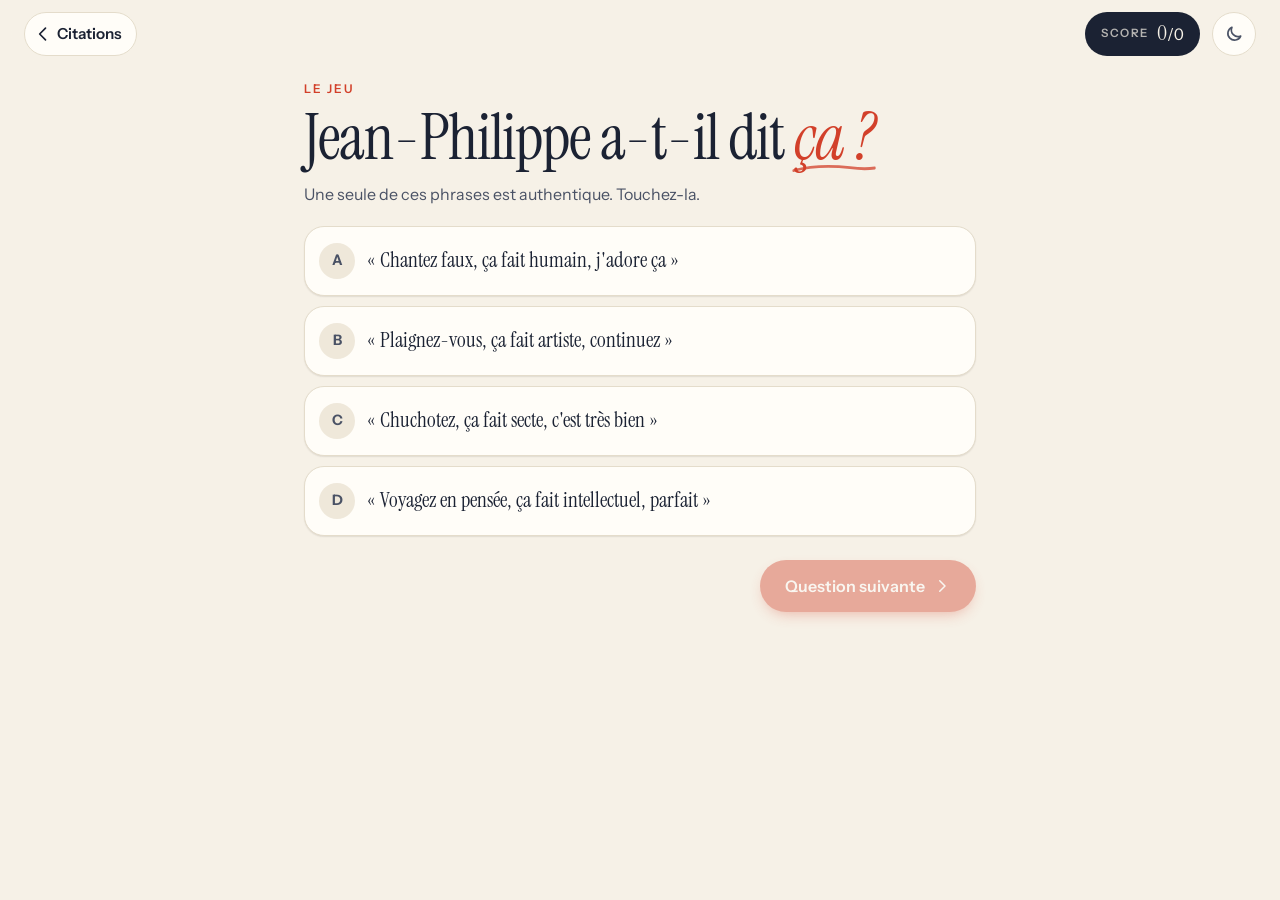
==== commit 904ce310: "Nouvelle identité visuelle « Partition annotée », pensée mobile - Palette papier ivoire / encre bleu" ====
--- a/quiz.html
+++ b/quiz.html
@@ -2,37 +2,55 @@
 <html lang="fr">
 <head>
 <meta charset="UTF-8">
-<meta name="viewport" content="width=device-width, initial-scale=1.0">
+<meta name="viewport" content="width=device-width, initial-scale=1.0, viewport-fit=cover">
 <title>Le quiz – Jean-Philippe a-t-il dit ça ?</title>
 <meta name="description" content="Une citation est authentique, trois sont des impostures. Saurez-vous démasquer les impostures du chef de chœur Jean-Philippe Sarcos ?">
+<meta name="theme-color" content="#f6f1e7" media="(prefers-color-scheme: light)">
+<meta name="theme-color" content="#10141d" media="(prefers-color-scheme: dark)">
+<link rel="icon" href="data:image/svg+xml,%3Csvg xmlns='http://www.w3.org/2000/svg' viewBox='0 0 64 64'%3E%3Crect width='64' height='64' rx='16' fill='%23d9452b'/%3E%3Ctext x='32' y='47' font-family='Georgia,serif' font-size='40' font-style='italic' text-anchor='middle' fill='%23fff'%3E%C2%AB%3C/text%3E%3C/svg%3E">
 <link rel="preconnect" href="https://fonts.googleapis.com">
 <link rel="preconnect" href="https://fonts.gstatic.com" crossorigin>
-<link href="https://fonts.googleapis.com/css2?family=Barlow:ital,wght@0,300;0,400;0,500;0,600;1,300;1,400;1,500&display=swap" rel="stylesheet">
+<link href="https://fonts.googleapis.com/css2?family=Instrument+Sans:wght@400..700&family=Instrument+Serif:ital@0;1&display=swap" rel="stylesheet">
 <link rel="stylesheet" href="style.css">
+<script>try{var t=localStorage.getItem("jp-theme");if(t)document.documentElement.dataset.theme=t;}catch(e){}</script>
 </head>
 <body class="quiz-page">
 <a class="skip-link" href="#quizGame">Aller au quiz</a>
 
-<header class="quiz-hero">
-  <div class="quiz-hero-inner">
-    <a class="back-link" href="index.html">
-      <svg viewBox="0 0 24 24" width="16" height="16" aria-hidden="true"><path fill="currentColor" d="M14.7 5.3a1 1 0 0 1 0 1.4L9.4 12l5.3 5.3a1 1 0 0 1-1.4 1.4l-6-6a1 1 0 0 1 0-1.4l6-6a1 1 0 0 1 1.4 0Z"/></svg>
-      Toutes les citations
-    </a>
-    <h1 class="quiz-hero-title">Jean-Philippe a-t-il dit ça&nbsp;?</h1>
-    <p class="quiz-hero-sub">Une citation est authentique. Trois sont des impostures.<br>Saurez-vous les démasquer&nbsp;?</p>
-  </div>
+<header class="topbar">
+  <a class="back-link" href="index.html">
+    <svg viewBox="0 0 24 24" width="20" height="20" aria-hidden="true"><path fill="none" stroke="currentColor" stroke-width="2" stroke-linecap="round" stroke-linejoin="round" d="M15 5l-7 7 7 7"/></svg>
+    <span>Citations</span>
+  </a>
+  <p id="quizScore" class="quiz-score" aria-live="polite">
+    <span class="quiz-score-label">Score</span>
+    <span><strong id="quizScoreValue">0</strong>/<span id="quizPlayedValue">0</span></span>
+  </p>
+  <button class="icon-btn js-theme" type="button" aria-label="Changer de thème">
+    <svg class="i-moon" viewBox="0 0 24 24" width="20" height="20" aria-hidden="true"><path fill="none" stroke="currentColor" stroke-width="2" stroke-linejoin="round" d="M20 14.5A8 8 0 0 1 9.5 4a8 8 0 1 0 10.5 10.5Z"/></svg>
+    <svg class="i-sun" viewBox="0 0 24 24" width="20" height="20" aria-hidden="true"><g fill="none" stroke="currentColor" stroke-width="2" stroke-linecap="round"><circle cx="12" cy="12" r="4"/><path d="M12 2v2M12 20v2M4.9 4.9l1.4 1.4M17.7 17.7l1.4 1.4M2 12h2M20 12h2M4.9 19.1l1.4-1.4M17.7 6.3l1.4-1.4"/></g></svg>
+  </button>
 </header>
 
 <main class="quiz-wrap">
+  <div class="quiz-intro">
+    <p class="kicker">Le jeu</p>
+    <h1 class="quiz-title">Jean-Philippe a-t-il dit&nbsp;<span class="hero-title-accent">ça&nbsp;?<svg class="pencil" viewBox="0 0 200 14" preserveAspectRatio="none" aria-hidden="true"><path d="M3 9c40-6 90-7 135-4 20 1.5 40 2 59 .5" fill="none" stroke="currentColor" stroke-width="4" stroke-linecap="round"/></svg></span></h1>
+    <p class="quiz-sub">Une seule de ces phrases est authentique. Touchez-la.</p>
+  </div>
+
   <section class="quiz" aria-label="Quiz">
-    <div class="quiz-head">
-      <p id="quizScore" class="quiz-score hidden">Score&nbsp;: <span id="quizScoreValue">0</span> / <span id="quizPlayedValue">0</span></p>
-    </div>
     <div id="quizGame" aria-live="polite"></div>
-    <button id="quizNext" class="btn btn-primary hidden">Question suivante</button>
+    <p id="quizFeedback" class="quiz-feedback hidden" role="status"></p>
   </section>
 </main>
+
+<div class="quiz-next-bar">
+  <button id="quizNext" class="btn btn-primary btn-lg" type="button" disabled>
+    Question suivante
+    <svg viewBox="0 0 24 24" width="18" height="18" aria-hidden="true"><path fill="none" stroke="currentColor" stroke-width="2" stroke-linecap="round" stroke-linejoin="round" d="M9 5l7 7-7 7"/></svg>
+  </button>
+</div>
 
 <script src="quiz.js"></script>
 <script src="quiz-page.js"></script>
--- a/style.css
+++ b/style.css
@@ -1,732 +1,741 @@
 /* ═══════════════════════════════════════════════════════════════════
-   JEAN-PHILIPPE A DIT — aligned with the visual identity of
-   academie-de-musique.com (Académie du Palais royal)
-   Source: their design tokens (tokens.css) — light editorial theme,
-   magenta #B30065 accent, gold #F9A900, Brandon Grotesque (substituted
-   with Barlow, a close geometric grotesque, since Brandon is a
-   commercial font), uppercase tracked kickers, pill buttons, 14px cards.
+   JEAN-PHILIPPE A DIT — Identité « Partition annotée »
+   Papier ivoire, encre bleu nuit, crayon rouge du chef.
+   Instrument Serif (citations, titres) + Instrument Sans (interface).
+   Mobile d'abord : barre d'onglets au pouce, chapitres défilants,
+   fenêtres en tiroir (bottom sheets).
    ═══════════════════════════════════════════════════════════════════ */
 
 :root {
-  /* ── Brand (charte Académie) ── */
-  --brand-magenta: #B30065;
-  --brand-red: #E00037;
-  --brand-orange: #e2511d;
-  --brand-gold: #F9A900;
-
-  --accent-primary: var(--brand-magenta);
-  --accent-secondary: var(--brand-gold);
-
-  /* ── Surfaces (light editorial) ── */
-  --surface-base: #ffffff;
-  --surface-raised: #f7f7f6;
-  --surface-elevated: #f1f0ee;
-  --surface-overlay: #e9e6e3;
-
-  /* ── Borders ── */
-  --border-subtle: #e7e5e4;
-  --border-default: #d6d3d1;
-  --border-strong: #a8a29e;
-
-  /* ── Text ── */
-  --text-primary: #1c1917;
-  --text-secondary: #57534e;
-  --text-tertiary: #78716c;
-  --text-on-accent: #ffffff;
-
-  /* ── Typography ── */
-  --font-display: "Barlow", "Brandon Grotesque", system-ui, -apple-system, sans-serif;
-  --font-body: "Barlow", "Brandon Grotesque", system-ui, -apple-system, sans-serif;
-
-  --fs-display: clamp(3rem, 1.6rem + 6vw, 6.5rem);
-  --fs-h1: clamp(2.25rem, 1.4rem + 3.6vw, 4rem);
-  --fs-h2: clamp(1.75rem, 1.2rem + 2.4vw, 2.75rem);
-  --fs-h3: clamp(1.375rem, 1rem + 1.6vw, 2rem);
-  --fs-h4: clamp(1.125rem, 1rem + 0.6vw, 1.375rem);
-  --fs-body-lg: 1.125rem;
-  --fs-body: 1rem;
-  --fs-body-sm: 0.9375rem;
-  --fs-caption: 0.8125rem;
-  --fs-micro: 0.6875rem;
-
-  --lh-tight: 1.05;
-  --lh-snug: 1.15;
-  --lh-normal: 1.5;
-  --lh-relaxed: 1.65;
-
-  --tracking-tight: -0.02em;
-  --tracking-normal: 0;
-  --tracking-wide: 0.06em;
-  --tracking-wider: 0.14em;
-
-  --fw-light: 330;
-  --fw-regular: 390;
-  --fw-medium: 420;
-  --fw-semibold: 450;
-  --fw-bold: 500;
-
-  /* ── Spacing (8px base) ── */
-  --space-1: 0.25rem;
-  --space-2: 0.5rem;
-  --space-3: 0.75rem;
-  --space-4: 1rem;
-  --space-5: 1.5rem;
-  --space-6: 2rem;
-  --space-7: 3rem;
-  --space-8: 4rem;
-  --space-9: 6rem;
-
-  /* ── Radii ── */
-  --radius-sm: 2px;
-  --radius-md: 4px;
-  --radius-lg: 8px;
-  --radius-box: 14px;
-  --radius-pill: 9999px;
-
-  /* ── Layout ── */
-  --container-narrow: 64ch;
-  --container-text: 72ch;
-  --container-wide: 1280px;
-  --gutter: clamp(1rem, 3vw, 2.5rem);
-
-  /* ── Motion ── */
-  --ease-out-quad: cubic-bezier(0.25, 0.46, 0.45, 0.94);
-  --ease-out-expo: cubic-bezier(0.16, 1, 0.3, 1);
-  --duration-fast: 150ms;
-  --duration-base: 280ms;
-  --duration-slow: 500ms;
-
-  /* ── Shadows ── */
-  --shadow-sm: 0 1px 2px rgba(28, 25, 23, 0.06);
-  --shadow-md: 0 4px 16px rgba(28, 25, 23, 0.10);
-  --shadow-lg: 0 16px 48px rgba(28, 25, 23, 0.14);
-
-  /* Semantic */
-  --ok: #1a7f37;
-  --ok-bg: #eaf5ec;
-  --bad: #b3402f;
-  --bad-bg: #f9e9e4;
-}
-
-* { box-sizing: border-box; margin: 0; padding: 0; }
-
-html { scroll-behavior: smooth; }
+  color-scheme: light;
+  --paper: #f6f1e7;
+  --paper-2: #efe8da;
+  --card: #fffdf8;
+  --card-hover: #fffaf0;
+  --ink: #1b2233;
+  --ink-soft: #4a5265;
+  --ink-mute: #767c8b;
+  --line: #e4dccb;
+  --line-strong: #d3c8b2;
+  --staff: rgba(27, 34, 51, 0.07);
+  --accent: #d2402a;
+  --accent-hover: #b83420;
+  --accent-ink: #ffffff;
+  --accent-soft: rgba(210, 64, 42, 0.1);
+  --ok: #24804a;
+  --ok-soft: rgba(36, 128, 74, 0.12);
+  --bad: #c2372a;
+  --bad-soft: rgba(194, 55, 42, 0.1);
+  --overlay: rgba(20, 24, 34, 0.45);
+  --shadow-sm: 0 1px 2px rgba(40, 35, 25, 0.06), 0 1px 1px rgba(40, 35, 25, 0.04);
+  --shadow-md: 0 6px 20px -6px rgba(40, 35, 25, 0.16), 0 2px 6px rgba(40, 35, 25, 0.05);
+  --shadow-lg: 0 24px 60px -12px rgba(30, 25, 15, 0.3);
+
+  /* Chapter hues */
+  --c-hommages: #b7861b;
+  --c-animaux: #2f8a52;
+  --c-vie: #2f6fc4;
+  --c-voix: #7c4fd0;
+  --c-menaces: #d2402a;
+  --c-doux: #d1497e;
+  --c-conseils: #c76f10;
+
+  --font-serif: "Instrument Serif", "Iowan Old Style", Georgia, serif;
+  --font-sans: "Instrument Sans", system-ui, -apple-system, "Segoe UI", Roboto, sans-serif;
+
+  --radius: 20px;
+  --radius-sm: 12px;
+  --pill: 999px;
+  --gutter: 16px;
+  --maxw: 1180px;
+  --tabbar-h: 68px;
+  --safe-b: env(safe-area-inset-bottom, 0px);
+  --ease: cubic-bezier(0.22, 1, 0.36, 1);
+}
+
+@media (prefers-color-scheme: dark) {
+  :root:not([data-theme="light"]) {
+    color-scheme: dark;
+    --paper: #10141d;
+    --paper-2: #151a25;
+    --card: #181e2a;
+    --card-hover: #1d2432;
+    --ink: #f2ede3;
+    --ink-soft: #c4c8d2;
+    --ink-mute: #8d94a5;
+    --line: #262e3e;
+    --line-strong: #343e52;
+    --staff: rgba(242, 237, 227, 0.06);
+    --accent: #ff6a4d;
+    --accent-hover: #ff8268;
+    --accent-ink: #160c08;
+    --accent-soft: rgba(255, 106, 77, 0.14);
+    --ok: #5fd08a;
+    --ok-soft: rgba(95, 208, 138, 0.13);
+    --bad: #ff7a66;
+    --bad-soft: rgba(255, 122, 102, 0.13);
+    --overlay: rgba(0, 0, 0, 0.6);
+    --shadow-sm: 0 1px 2px rgba(0, 0, 0, 0.35);
+    --shadow-md: 0 8px 24px -8px rgba(0, 0, 0, 0.6);
+    --shadow-lg: 0 24px 60px -12px rgba(0, 0, 0, 0.7);
+    --c-hommages: #e2b44e;
+    --c-animaux: #5cc283;
+    --c-vie: #6aa5f0;
+    --c-voix: #a98bf2;
+    --c-menaces: #ff7a62;
+    --c-doux: #f07aa6;
+    --c-conseils: #f0a04c;
+  }
+}
+:root[data-theme="dark"] {
+  color-scheme: dark;
+  --paper: #10141d;
+  --paper-2: #151a25;
+  --card: #181e2a;
+  --card-hover: #1d2432;
+  --ink: #f2ede3;
+  --ink-soft: #c4c8d2;
+  --ink-mute: #8d94a5;
+  --line: #262e3e;
+  --line-strong: #343e52;
+  --staff: rgba(242, 237, 227, 0.06);
+  --accent: #ff6a4d;
+  --accent-hover: #ff8268;
+  --accent-ink: #160c08;
+  --accent-soft: rgba(255, 106, 77, 0.14);
+  --ok: #5fd08a;
+  --ok-soft: rgba(95, 208, 138, 0.13);
+  --bad: #ff7a66;
+  --bad-soft: rgba(255, 122, 102, 0.13);
+  --overlay: rgba(0, 0, 0, 0.6);
+  --shadow-sm: 0 1px 2px rgba(0, 0, 0, 0.35);
+  --shadow-md: 0 8px 24px -8px rgba(0, 0, 0, 0.6);
+  --shadow-lg: 0 24px 60px -12px rgba(0, 0, 0, 0.7);
+  --c-hommages: #e2b44e;
+  --c-animaux: #5cc283;
+  --c-vie: #6aa5f0;
+  --c-voix: #a98bf2;
+  --c-menaces: #ff7a62;
+  --c-doux: #f07aa6;
+  --c-conseils: #f0a04c;
+}
+
+/* Theme toggle icon */
+.i-sun { display: none; }
+@media (prefers-color-scheme: dark) {
+  :root:not([data-theme="light"]) .i-sun { display: block; }
+  :root:not([data-theme="light"]) .i-moon { display: none; }
+}
+:root[data-theme="dark"] .i-sun { display: block; }
+:root[data-theme="dark"] .i-moon { display: none; }
+
+/* ── Base ──────────────────────────────────────────────────────── */
+*, *::before, *::after { box-sizing: border-box; margin: 0; padding: 0; }
+
+html { -webkit-text-size-adjust: 100%; scroll-padding-top: 140px; }
 
 body {
-  background: var(--surface-base);
-  color: var(--text-primary);
-  font-family: var(--font-body);
-  font-weight: var(--fw-regular);
-  font-size: var(--fs-body);
-  line-height: var(--lh-normal);
+  background: var(--paper);
+  color: var(--ink);
+  font-family: var(--font-sans);
+  font-size: 16px;
+  line-height: 1.5;
   min-height: 100vh;
+  min-height: 100dvh;
   -webkit-font-smoothing: antialiased;
-}
-
-::selection { background: var(--accent-primary); color: var(--text-on-accent); }
-
-h1, h2, h3, h4 { font-family: var(--font-display); font-weight: var(--fw-medium); line-height: var(--lh-snug); letter-spacing: var(--tracking-tight); }
-
-/* ── Skip link ── */
+  -webkit-tap-highlight-color: transparent;
+  overflow-x: hidden;
+}
+
+button, input, select, textarea { font: inherit; color: inherit; }
+button { cursor: pointer; }
+a { color: inherit; }
+::selection { background: var(--accent); color: var(--accent-ink); }
+
+.hidden { display: none !important; }
+.visually-hidden {
+  position: absolute; width: 1px; height: 1px; overflow: hidden;
+  clip: rect(0 0 0 0); white-space: nowrap;
+}
+
+:focus-visible { outline: 2.5px solid var(--accent); outline-offset: 2px; }
+
 .skip-link {
-  position: absolute;
-  left: -999px;
-  top: 0.5rem;
-  z-index: 2000;
-  background: var(--accent-primary);
-  color: var(--text-on-accent);
-  padding: 0.6rem 1.2rem;
-  border-radius: var(--radius-pill);
-  font-size: var(--fs-caption);
-  font-weight: var(--fw-medium);
+  position: absolute; left: -999px; top: 8px; z-index: 100;
+  background: var(--accent); color: var(--accent-ink);
+  padding: 10px 18px; border-radius: var(--pill); font-weight: 600; text-decoration: none;
+}
+.skip-link:focus { left: 8px; }
+
+.kicker {
+  font-family: var(--font-sans);
+  font-size: 0.75rem;
+  font-weight: 600;
+  letter-spacing: 0.16em;
+  text-transform: uppercase;
+  color: var(--accent);
+}
+
+/* ── Buttons ───────────────────────────────────────────────────── */
+.btn {
+  display: inline-flex; align-items: center; justify-content: center; gap: 8px;
+  min-height: 44px;
+  padding: 0 18px;
+  border-radius: var(--pill);
+  border: 1px solid transparent;
+  font-size: 0.95rem;
+  font-weight: 600;
   text-decoration: none;
-}
-.skip-link:focus { left: 0.5rem; }
-
-/* ═══ Hero ═══ */
+  white-space: nowrap;
+  transition: background 0.15s ease, border-color 0.15s ease, color 0.15s ease, transform 0.15s ease, box-shadow 0.15s ease;
+}
+.btn:active { transform: scale(0.97); }
+.btn:disabled { opacity: 0.4; cursor: not-allowed; transform: none; }
+.btn-lg { min-height: 52px; padding: 0 24px; font-size: 1rem; }
+
+.btn-primary { background: var(--accent); color: var(--accent-ink); box-shadow: 0 6px 16px -6px var(--accent); }
+.btn-primary:hover:not(:disabled) { background: var(--accent-hover); }
+
+.btn-ghost { background: transparent; color: var(--ink); border-color: var(--line-strong); }
+.btn-ghost:hover { background: var(--card); border-color: var(--ink-mute); }
+
+.icon-btn {
+  display: inline-grid; place-items: center;
+  width: 44px; height: 44px; flex-shrink: 0;
+  border-radius: 50%;
+  border: 1px solid var(--line);
+  background: var(--card);
+  color: var(--ink-soft);
+  transition: background 0.15s ease, color 0.15s ease;
+}
+.icon-btn:hover { color: var(--ink); background: var(--card-hover); }
+
+/* ── Top bar ───────────────────────────────────────────────────── */
+.topbar {
+  display: flex; align-items: center; gap: 12px;
+  max-width: var(--maxw);
+  margin: 0 auto;
+  padding: 12px var(--gutter);
+  padding-top: max(12px, env(safe-area-inset-top));
+}
+.brand {
+  display: inline-flex; align-items: center; gap: 10px;
+  text-decoration: none; margin-right: auto; min-height: 44px;
+}
+.brand-mark {
+  display: grid; place-items: center;
+  width: 36px; height: 36px; border-radius: 11px;
+  background: var(--accent); color: var(--accent-ink);
+  font-family: var(--font-serif); font-style: italic; font-size: 1.7rem; line-height: 1;
+  padding-bottom: 4px;
+  transform: rotate(-4deg);
+  box-shadow: 0 4px 12px -4px var(--accent);
+}
+.brand-name { font-family: var(--font-serif); font-size: 1.35rem; letter-spacing: -0.01em; }
+.brand-name em { color: var(--accent); }
+
+.topbar-actions { display: none; gap: 8px; }
+
+/* ── Hero ──────────────────────────────────────────────────────── */
 .hero {
+  position: relative;
+  padding: 28px 0;
+  overflow: hidden;
+}
+.hero-staff {
+  position: absolute; inset: 50% 0 auto; height: 88px; transform: translateY(-58%);
+  background: repeating-linear-gradient(to bottom, var(--staff) 0 1.5px, transparent 1.5px 22px);
+  pointer-events: none;
+}
+.hero-inner { position: relative; max-width: var(--maxw); margin: 0 auto; padding: 0 var(--gutter); }
+.hero-title {
+  font-family: var(--font-serif);
+  font-weight: 400;
+  font-size: clamp(3rem, 14vw, 6.5rem);
+  line-height: 0.95;
+  letter-spacing: -0.025em;
+  margin-top: 10px;
+}
+.hero-title-accent {
+  position: relative; display: inline-block;
+  font-style: italic; color: var(--accent);
+  white-space: nowrap;
+}
+.pencil {
+  position: absolute; left: -2%; bottom: -0.06em; width: 104%; height: 0.16em;
+  color: var(--accent); opacity: 0.75;
+}
+.hero-sub {
+  margin-top: 18px;
+  max-width: 34ch;
+  font-size: 1.05rem;
+  color: var(--ink-soft);
+  text-wrap: pretty;
+}
+.hero-stats {
+  display: flex; flex-wrap: wrap; gap: 6px 18px;
+  margin-top: 18px;
+  font-size: 0.9rem; color: var(--ink-mute);
+}
+.hero-stats strong {
+  font-family: var(--font-serif); font-size: 1.35rem; font-weight: 400;
+  color: var(--ink); margin-right: 4px; font-variant-numeric: tabular-nums;
+}
+
+/* ── Sticky filter bar ─────────────────────────────────────────── */
+.filterbar {
+  position: sticky; top: 0; z-index: 30;
+  background: color-mix(in srgb, var(--paper) 86%, transparent);
+  -webkit-backdrop-filter: saturate(1.4) blur(16px);
+  backdrop-filter: saturate(1.4) blur(16px);
+  border-bottom: 1px solid var(--line);
+}
+.filterbar-inner {
+  max-width: var(--maxw); margin: 0 auto;
+  padding: 10px var(--gutter) 0;
+}
+.search-wrap { position: relative; display: block; }
+.search-icon {
+  position: absolute; left: 16px; top: 50%; transform: translateY(-50%);
+  color: var(--ink-mute); pointer-events: none;
+}
+.search {
+  width: 100%; height: 48px;
+  padding: 0 16px 0 46px;
+  border-radius: var(--pill);
+  border: 1px solid var(--line-strong);
+  background: var(--card);
+  font-size: 16px; /* prevents iOS zoom */
+  box-shadow: var(--shadow-sm);
+  transition: border-color 0.15s ease, box-shadow 0.15s ease;
+}
+.search::placeholder { color: var(--ink-mute); }
+.search:focus { outline: none; border-color: var(--accent); box-shadow: 0 0 0 4px var(--accent-soft); }
+.search::-webkit-search-cancel-button { cursor: pointer; }
+
+.chapters {
+  display: flex; gap: 8px;
+  margin: 0 calc(-1 * var(--gutter));
+  padding: 10px var(--gutter) 12px;
+  overflow-x: auto;
+  scroll-snap-type: x proximity;
+  scroll-padding: 0 var(--gutter);
+  scrollbar-width: none;
+  -webkit-mask-image: linear-gradient(to right, transparent 0, #000 var(--gutter), #000 calc(100% - 28px), transparent);
+  mask-image: linear-gradient(to right, transparent 0, #000 var(--gutter), #000 calc(100% - 28px), transparent);
+}
+.chapters::-webkit-scrollbar { display: none; }
+
+.chip {
+  --ch: var(--ink);
+  flex-shrink: 0;
+  display: inline-flex; align-items: center; gap: 6px;
+  min-height: 40px;
+  padding: 0 14px;
+  border-radius: var(--pill);
+  border: 1px solid var(--line-strong);
+  background: var(--card);
+  color: var(--ink-soft);
+  font-size: 0.9rem; font-weight: 500;
+  scroll-snap-align: start;
+  transition: background 0.15s ease, color 0.15s ease, border-color 0.15s ease;
+}
+.chip:hover { border-color: var(--ch); color: var(--ink); }
+.chip .count { font-size: 0.78rem; color: var(--ink-mute); font-variant-numeric: tabular-nums; }
+.chip-emoji { font-size: 1rem; line-height: 1; }
+.chip.active {
+  background: var(--ink); border-color: var(--ink); color: var(--paper); font-weight: 600;
+}
+.chip.active .count { color: inherit; opacity: 0.7; }
+
+
+/* ── Content ───────────────────────────────────────────────────── */
+.content {
+  max-width: var(--maxw);
+  margin: 0 auto;
+  padding: 0 var(--gutter);
+}
+.results-count {
+  font-size: 0.85rem; color: var(--ink-mute);
+  padding: 16px 0 12px;
+}
+
+.grid { columns: 1; column-gap: 18px; }
+
+.quote-card {
+  --ch: var(--accent);
+  position: relative;
+  break-inside: avoid;
+  display: flex; flex-direction: column; gap: 12px;
+  margin-bottom: 14px;
+  padding: 18px 18px 12px 22px;
+  background: var(--card);
+  border: 1px solid var(--line);
+  border-radius: var(--radius);
+  box-shadow: var(--shadow-sm);
+  overflow: hidden;
+  animation: rise 0.35s var(--ease) backwards;
+  transition: box-shadow 0.2s var(--ease), transform 0.2s var(--ease), border-color 0.2s ease;
+}
+.quote-card::before {
+  content: ""; position: absolute; left: 0; top: 16px; bottom: 16px; width: 4px;
+  border-radius: 0 4px 4px 0; background: var(--ch);
+}
+@media (hover: hover) {
+  .grid .quote-card:hover { transform: translateY(-2px); box-shadow: var(--shadow-md); border-color: var(--line-strong); }
+}
+
+.quote-tag {
+  align-self: flex-start;
+  display: inline-flex; align-items: center; gap: 6px;
+  padding: 3px 10px 3px 8px;
+  border-radius: var(--pill);
+  background: color-mix(in srgb, var(--ch) 13%, transparent);
+  color: color-mix(in srgb, var(--ch) 80%, var(--ink));
+  font-size: 0.75rem; font-weight: 600; letter-spacing: 0.02em;
+}
+
+.quote-text {
+  font-family: var(--font-serif);
+  font-size: 1.45rem;
+  line-height: 1.28;
+  letter-spacing: -0.005em;
+  overflow-wrap: break-word;
+  text-wrap: pretty;
+}
+.quote-text::before { content: "«\00a0"; color: var(--ch); }
+.quote-text::after { content: "\00a0»"; color: var(--ch); }
+.quote-text mark {
+  background: linear-gradient(transparent 55%, color-mix(in srgb, var(--accent) 30%, transparent) 55%);
+  color: inherit;
+}
+
+.quote-foot {
+  display: flex; align-items: center; justify-content: space-between; gap: 8px;
+  padding-top: 10px;
+  border-top: 1px dashed var(--line);
+}
+.quote-source { font-size: 0.85rem; color: var(--ink-mute); font-weight: 500; }
+.card-actions { display: flex; gap: 2px; margin-right: -6px; }
+.card-btn {
+  display: grid; place-items: center;
+  width: 40px; height: 40px;
+  border: none; border-radius: 50%;
+  background: transparent; color: var(--ink-mute);
+  transition: background 0.15s ease, color 0.15s ease;
+}
+.card-btn:hover { background: var(--paper-2); color: var(--ink); }
+.card-btn-danger:hover { background: var(--bad-soft); color: var(--bad); }
+
+/* Chapter colour mapping (after .chip / .quote-card defaults) */
+.ch-hommages { --ch: var(--c-hommages); }
+.ch-animaux { --ch: var(--c-animaux); }
+.ch-vie { --ch: var(--c-vie); }
+.ch-voix { --ch: var(--c-voix); }
+.ch-menaces { --ch: var(--c-menaces); }
+.ch-doux { --ch: var(--c-doux); }
+.ch-conseils { --ch: var(--c-conseils); }
+
+.empty { text-align: center; padding: 48px 16px 64px; }
+.empty-quote { font-family: var(--font-serif); font-style: italic; font-size: 2rem; color: var(--ink); }
+.empty-sub { margin-top: 6px; color: var(--ink-mute); }
+
+/* ── Quiz teaser ───────────────────────────────────────────────── */
+.quiz-teaser {
+  position: relative; overflow: hidden;
+  display: flex; flex-direction: column; gap: 18px;
+  margin: 28px 0 8px;
+  padding: 26px 22px 22px;
+  border-radius: var(--radius);
+  background: var(--ink);
+  color: var(--paper);
+}
+.quiz-teaser::after {
+  content: "?"; position: absolute; right: -6px; bottom: -64px;
+  font-family: var(--font-serif); font-style: italic; font-size: 14rem; line-height: 1;
+  color: var(--accent); opacity: 0.22; pointer-events: none;
+}
+.quiz-teaser-title {
+  font-family: var(--font-serif); font-weight: 400;
+  font-size: 2rem; line-height: 1.05; margin-top: 6px;
+}
+.quiz-teaser-sub { margin-top: 8px; opacity: 0.75; max-width: 40ch; }
+.quiz-teaser .btn { position: relative; z-index: 1; }
+
+/* ── Footer ────────────────────────────────────────────────────── */
+.footer {
+  max-width: 640px; margin: 0 auto;
+  padding: 48px var(--gutter) calc(48px + var(--tabbar-h) + var(--safe-b));
   text-align: center;
-  padding: clamp(4rem, 10vw, 7rem) var(--gutter) clamp(2.5rem, 5vw, 4rem);
-}
-
-.hero-kicker {
-  display: inline-flex;
-  align-items: center;
-  gap: 0.75rem;
-  font-size: var(--fs-caption);
-  font-weight: var(--fw-medium);
-  letter-spacing: var(--tracking-wider);
-  text-transform: uppercase;
-  color: var(--text-secondary);
-  margin-bottom: var(--space-5);
-}
-.hero-kicker::before,
-.hero-kicker::after {
-  content: '';
-  width: 32px;
-  height: 1px;
-  background: var(--accent-primary);
-}
-
-.hero-title {
-  font-size: var(--fs-h1);
-  font-weight: var(--fw-semibold);
-  color: var(--text-primary);
-  max-width: 20ch;
-  margin: 0 auto;
-}
-.hero-quote-mark { color: var(--accent-primary); font-weight: var(--fw-light); }
-
-.hero-sub {
-  font-size: var(--fs-body-lg);
-  color: var(--text-secondary);
-  margin: var(--space-4) auto 0;
-  max-width: 56ch;
-}
-.hero-sub strong { font-weight: var(--fw-semibold); color: var(--text-primary); }
-
-/* Hero meta grid (like their concert meta: DATE / LIEU / DIRECTION) */
-.hero-stats {
-  display: grid;
-  grid-template-columns: repeat(auto-fit, minmax(140px, 1fr));
-  gap: var(--space-6);
-  padding-top: var(--space-5);
-  margin-top: var(--space-6);
-  border-top: 1px solid var(--border-subtle);
-  max-width: 640px;
-  margin-left: auto;
-  margin-right: auto;
-}
-.hero-stat { text-align: center; }
-.hero-stat-num {
-  display: block;
-  font-family: var(--font-display);
-  font-size: var(--fs-h4);
-  font-weight: var(--fw-semibold);
-  color: var(--accent-primary);
+}
+.footer-quote {
+  font-family: var(--font-serif); font-style: italic;
+  font-size: 1.2rem; line-height: 1.5; color: var(--ink-soft);
+}
+.footer-quote cite {
+  display: block; margin-top: 14px;
+  font-family: var(--font-sans); font-style: normal;
+  font-size: 0.75rem; font-weight: 600; letter-spacing: 0.16em; text-transform: uppercase;
+  color: var(--ink-mute);
+}
+
+/* ── Mobile tab bar ────────────────────────────────────────────── */
+.tabbar {
+  position: fixed; left: 0; right: 0; bottom: 0; z-index: 40;
+  display: grid; grid-template-columns: repeat(4, 1fr);
+  height: calc(var(--tabbar-h) + var(--safe-b));
+  padding-bottom: var(--safe-b);
+  background: color-mix(in srgb, var(--card) 92%, transparent);
+  -webkit-backdrop-filter: saturate(1.4) blur(18px);
+  backdrop-filter: saturate(1.4) blur(18px);
+  border-top: 1px solid var(--line);
+}
+.tab {
+  display: flex; flex-direction: column; align-items: center; justify-content: center; gap: 3px;
+  border: none; background: none; text-decoration: none;
+  color: var(--ink-soft);
+  font-size: 0.72rem; font-weight: 600;
+}
+.tab:active { color: var(--accent); }
+.tab-main-bubble {
+  display: grid; place-items: center;
+  width: 52px; height: 52px; margin-top: -26px;
+  border-radius: 50%;
+  background: var(--accent); color: var(--accent-ink);
+  box-shadow: 0 8px 20px -6px var(--accent), 0 0 0 5px var(--paper);
+  transition: transform 0.15s ease;
+}
+.tab-main:active .tab-main-bubble { transform: scale(0.92) rotate(-8deg); }
+.tab-main { color: var(--ink); }
+
+/* ── Sheets (dialogs) ──────────────────────────────────────────── */
+.sheet {
+  position: fixed;
+  inset: auto 0 0 0;
+  width: 100%; max-width: 100%;
+  max-height: 92dvh;
+  margin: 0;
+  padding: 10px 20px calc(20px + var(--safe-b));
+  border: none;
+  border-radius: 26px 26px 0 0;
+  background: var(--paper);
+  color: var(--ink);
+  box-shadow: var(--shadow-lg);
+  overflow-y: auto;
+  overscroll-behavior: contain;
+}
+.sheet[open] { animation: sheet-up 0.32s var(--ease) both; }
+.sheet::backdrop {
+  background: var(--overlay);
+  -webkit-backdrop-filter: blur(3px);
+  backdrop-filter: blur(3px);
+}
+.sheet-handle {
+  width: 40px; height: 5px; border-radius: 3px;
+  background: var(--line-strong);
+  margin: 0 auto 14px;
+}
+.sheet-close { position: absolute; top: 14px; right: 14px; }
+.sheet .kicker { margin-bottom: 6px; }
+.sheet-title { font-family: var(--font-serif); font-weight: 400; font-size: 1.9rem; line-height: 1.1; margin-bottom: 18px; }
+.sheet-actions { display: flex; gap: 10px; margin-top: 18px; }
+.sheet-actions .btn { flex: 1; min-height: 52px; }
+
+.spotlight-body { margin-top: 8px; }
+.quote-card.is-spotlight {
+  box-shadow: none; margin: 0; padding: 22px 20px 16px 24px;
+  animation: pop 0.35s var(--ease) both;
+}
+.quote-card.is-spotlight .quote-text { font-size: clamp(1.7rem, 7vw, 2.3rem); line-height: 1.18; }
+
+/* Form */
+.field { display: flex; flex-direction: column; gap: 6px; margin-bottom: 14px; flex: 1; min-width: 0; }
+.field label { font-size: 0.85rem; font-weight: 600; color: var(--ink-soft); }
+.optional { font-weight: 400; color: var(--ink-mute); }
+.field input, .field select, .field textarea {
+  width: 100%;
+  min-height: 48px;
+  padding: 12px 14px;
+  border-radius: var(--radius-sm);
+  border: 1px solid var(--line-strong);
+  background: var(--card);
+  font-size: 16px;
+  transition: border-color 0.15s ease, box-shadow 0.15s ease;
+}
+.field textarea { font-family: var(--font-serif); font-size: 1.25rem; line-height: 1.35; resize: vertical; min-height: 96px; }
+.field input:focus, .field select:focus, .field textarea:focus {
+  outline: none; border-color: var(--accent); box-shadow: 0 0 0 4px var(--accent-soft);
+}
+.field-row { display: flex; gap: 12px; }
+.field-year { flex: 0 0 96px; }
+.form-error {
+  padding: 10px 14px; border-radius: var(--radius-sm);
+  background: var(--bad-soft); color: var(--bad);
+  font-size: 0.9rem; font-weight: 500;
+}
+
+/* ── Toast ─────────────────────────────────────────────────────── */
+.toast {
+  position: fixed; left: 50%; z-index: 60;
+  bottom: calc(var(--tabbar-h) + var(--safe-b) + 16px);
+  transform: translate(-50%, 20px);
+  padding: 12px 20px;
+  border-radius: var(--pill);
+  background: var(--ink); color: var(--paper);
+  font-size: 0.9rem; font-weight: 600;
+  box-shadow: var(--shadow-lg);
+  opacity: 0; pointer-events: none;
+  transition: opacity 0.2s ease, transform 0.25s var(--ease);
+}
+.toast.show { opacity: 1; transform: translate(-50%, 0); }
+
+/* ═══ Quiz page ═══════════════════════════════════════════════════ */
+.quiz-page .topbar { position: sticky; top: 0; z-index: 30; background: color-mix(in srgb, var(--paper) 86%, transparent); -webkit-backdrop-filter: blur(16px); backdrop-filter: blur(16px); max-width: none; }
+.back-link {
+  display: inline-flex; align-items: center; gap: 4px;
+  min-height: 44px; padding: 0 14px 0 8px; margin-right: auto;
+  border-radius: var(--pill);
+  border: 1px solid var(--line);
+  background: var(--card);
+  font-weight: 600; font-size: 0.95rem; text-decoration: none;
+}
+.back-link:hover { border-color: var(--line-strong); }
+.quiz-score {
+  display: inline-flex; align-items: center; gap: 8px;
+  min-height: 44px; padding: 0 16px;
+  border-radius: var(--pill);
+  background: var(--ink); color: var(--paper);
   font-variant-numeric: tabular-nums;
 }
-.hero-stat-label {
-  display: block;
-  font-size: var(--fs-micro);
-  font-weight: var(--fw-medium);
-  letter-spacing: var(--tracking-wider);
-  text-transform: uppercase;
-  color: var(--text-tertiary);
-  margin-top: var(--space-1);
-}
-
-/* ═══ Sticky toolbar ═══ */
-.toolbar {
-  position: sticky;
-  top: 0;
-  z-index: 100;
-  display: flex;
-  align-items: center;
-  gap: var(--space-3);
-  max-width: var(--container-wide);
-  margin: 0 auto;
-  padding: var(--space-3) var(--gutter);
-  background: color-mix(in srgb, var(--surface-base) 88%, transparent);
-  backdrop-filter: blur(12px);
-  -webkit-backdrop-filter: blur(12px);
-  border-bottom: 1px solid var(--border-subtle);
-}
-
-.search-wrap { position: relative; flex: 1; min-width: 200px; }
-.search-icon {
-  position: absolute;
-  left: 1rem;
-  top: 50%;
-  transform: translateY(-50%);
-  color: var(--text-tertiary);
-  pointer-events: none;
-}
-.search {
-  width: 100%;
-  min-height: 44px;
-  padding: 0.6rem 1.1rem 0.6rem 2.6rem;
-  border-radius: var(--radius-pill);
-  border: 1px solid var(--border-default);
-  background: var(--surface-raised);
-  color: var(--text-primary);
-  font-family: var(--font-body);
-  font-size: var(--fs-body-sm);
-  font-weight: var(--fw-regular);
-  transition: border-color var(--duration-fast) ease, background var(--duration-fast) ease;
-}
-.search::placeholder { color: var(--text-tertiary); }
-.search:focus {
-  outline: none;
-  border-color: var(--accent-primary);
-  background: var(--surface-base);
-  box-shadow: 0 0 0 3px rgba(179, 0, 101, 0.12);
-}
-
-/* ═══ Buttons — pill, uppercase, tracked (their CTA style) ═══ */
-.btn {
-  display: inline-flex;
-  align-items: center;
-  justify-content: center;
-  gap: 0.5rem;
-  min-height: 44px;
-  padding: 0.75rem 1.5rem;
-  border-radius: var(--radius-pill);
-  border: 1px solid transparent;
-  font-family: var(--font-body);
-  font-size: var(--fs-caption);
-  font-weight: var(--fw-medium);
-  letter-spacing: var(--tracking-wide);
-  text-transform: uppercase;
-  text-decoration: none;
-  cursor: pointer;
-  transition: all var(--duration-base) var(--ease-out-expo);
-  white-space: nowrap;
-}
-.btn:active { transform: translateY(1px); }
-
-.btn-primary {
-  background: var(--accent-primary);
-  color: var(--text-on-accent);
-}
-.btn-primary:hover {
-  background: var(--text-primary);
-  color: var(--surface-base);
-  transform: translateY(-2px);
-}
-
-.btn-secondary {
-  background: transparent;
-  color: var(--text-primary);
-  border-color: var(--border-default);
-}
-.btn-secondary:hover {
-  border-color: var(--accent-primary);
-  color: var(--accent-primary);
-  background: var(--surface-raised);
-}
-
-.btn-ghost {
-  background: transparent;
-  color: var(--text-secondary);
-  border-color: var(--border-default);
-}
-.btn-ghost:hover { background: var(--surface-elevated); color: var(--text-primary); }
-
-/* ═══ Chapter chips ═══ */
-.chapters {
-  display: flex;
-  flex-wrap: wrap;
-  gap: var(--space-2);
-  max-width: var(--container-wide);
-  margin: var(--space-5) auto var(--space-4);
-  padding: 0 var(--gutter);
-  justify-content: center;
-}
-
-.chip {
-  min-height: 44px;
-  padding: 0.5rem 1.05rem;
-  border-radius: var(--radius-pill);
-  border: 1px solid var(--border-default);
-  background: transparent;
-  color: var(--text-secondary);
-  font-family: var(--font-body);
-  font-size: var(--fs-caption);
-  font-weight: var(--fw-regular);
-  cursor: pointer;
-  transition: all var(--duration-fast) ease;
-}
-.chip:hover {
-  border-color: var(--accent-primary);
-  color: var(--accent-primary);
-}
-.chip.active {
-  background: var(--text-primary);
-  border-color: var(--text-primary);
-  color: var(--surface-base);
-  font-weight: var(--fw-medium);
-}
-.chip .count {
-  opacity: 0.55;
-  margin-left: 0.35rem;
-  font-variant-numeric: tabular-nums;
-}
-
-.results-count {
-  text-align: center;
-  font-size: var(--fs-caption);
-  color: var(--text-tertiary);
-  margin-bottom: var(--space-5);
-}
-
-/* ═══ Spotlight ═══ */
-.random-spotlight {
-  max-width: 720px;
-  margin: 0 auto var(--space-6);
-  padding: 0 var(--gutter);
-  animation: rise var(--duration-base) var(--ease-out-expo) both;
-}
-.random-spotlight .quote-card {
-  border-color: var(--accent-primary);
-  box-shadow: var(--shadow-md), 0 0 0 1px rgba(179, 0, 101, 0.15);
-}
-
-/* ═══ Quote grid & cards ═══ */
-.grid {
-  display: grid;
-  grid-template-columns: repeat(auto-fill, minmax(320px, 1fr));
-  gap: var(--space-5);
-  max-width: var(--container-wide);
-  margin: 0 auto;
-  padding: 0 var(--gutter) var(--space-7);
-}
-
-.quote-card {
+.quiz-score-label { font-size: 0.72rem; font-weight: 600; letter-spacing: 0.14em; text-transform: uppercase; opacity: 0.7; }
+.quiz-score strong { font-family: var(--font-serif); font-size: 1.4rem; font-weight: 400; line-height: 1; }
+
+.quiz-wrap {
+  max-width: 720px; margin: 0 auto;
+  padding: 12px var(--gutter) calc(110px + var(--safe-b));
+}
+.quiz-intro { margin-bottom: 20px; }
+.quiz-title {
+  font-family: var(--font-serif); font-weight: 400;
+  font-size: clamp(2.3rem, 10vw, 4rem); line-height: 1; letter-spacing: -0.02em;
+  margin-top: 8px;
+}
+.quiz-sub { margin-top: 12px; color: var(--ink-soft); }
+
+.quiz-options { display: grid; gap: 10px; }
+.quiz-option {
   position: relative;
-  display: flex;
-  flex-direction: column;
-  background: var(--surface-raised);
-  border: 1px solid var(--border-subtle);
-  border-radius: var(--radius-box);
-  padding: 1.75rem 1.5rem 1.25rem;
-  transition: transform var(--duration-base) var(--ease-out-expo),
-    box-shadow var(--duration-base) var(--ease-out-expo),
-    border-color var(--duration-base) ease;
-}
-.quote-card:hover {
-  transform: translateY(-3px);
-  box-shadow: var(--shadow-md);
-  border-color: var(--border-default);
-}
-
-.quote-mark {
-  position: absolute;
-  top: 0.4rem;
-  left: 0.95rem;
-  font-family: var(--font-display);
-  font-size: 2.6rem;
-  font-weight: var(--fw-light);
-  line-height: 1;
-  color: var(--accent-primary);
-  opacity: 0.22;
-  pointer-events: none;
-}
-
-.quote-text {
-  font-size: var(--fs-body-lg);
-  line-height: var(--lh-relaxed);
-  font-weight: var(--fw-regular);
-  color: var(--text-primary);
-  flex: 1;
-  overflow-wrap: break-word;
-}
-.quote-text mark {
-  background: rgba(249, 169, 0, 0.25);
-  color: var(--text-primary);
+  display: grid; grid-template-columns: 36px 1fr; align-items: start; gap: 4px 12px;
+  width: 100%; text-align: left;
+  padding: 16px 16px 16px 14px;
+  border: 1.5px solid var(--line);
+  border-radius: var(--radius);
+  background: var(--card);
+  box-shadow: var(--shadow-sm);
+  animation: rise 0.35s var(--ease) backwards;
+  transition: border-color 0.15s ease, background 0.15s ease, transform 0.15s ease, opacity 0.2s ease;
+}
+.quiz-option:nth-child(2) { animation-delay: 40ms; }
+.quiz-option:nth-child(3) { animation-delay: 80ms; }
+.quiz-option:nth-child(4) { animation-delay: 120ms; }
+@media (hover: hover) {
+  .quiz-options:not(.answered) .quiz-option:hover { border-color: var(--accent); transform: translateY(-1px); }
+}
+.quiz-options:not(.answered) .quiz-option:active { transform: scale(0.985); }
+.quiz-letter {
+  display: grid; place-items: center;
+  width: 36px; height: 36px; border-radius: 50%;
+  background: var(--paper-2); color: var(--ink-soft);
+  font-weight: 700; font-size: 0.9rem;
+  transition: background 0.15s ease, color 0.15s ease;
+}
+.quiz-option-text { font-family: var(--font-serif); font-size: 1.3rem; line-height: 1.25; padding-top: 4px; }
+.quiz-verdict {
+  grid-column: 2;
+  font-size: 0.75rem; font-weight: 700; letter-spacing: 0.12em; text-transform: uppercase;
+}
+.quiz-verdict:empty { display: none; }
+
+.answered .quiz-option { cursor: default; }
+.answered .quiz-option.fake { opacity: 0.55; }
+.answered .quiz-option.fake .quiz-verdict { color: var(--ink-mute); }
+.answered .quiz-option.wrong { opacity: 1; border-color: var(--bad); background: var(--bad-soft); }
+.answered .quiz-option.wrong .quiz-letter { background: var(--bad); color: #fff; }
+.answered .quiz-option.wrong .quiz-verdict { color: var(--bad); }
+.answered .quiz-option.correct { border-color: var(--ok); background: var(--ok-soft); }
+.answered .quiz-option.correct .quiz-letter { background: var(--ok); color: #fff; }
+.answered .quiz-option.correct .quiz-verdict { color: var(--ok); }
+.answered .quiz-option.correct.picked { animation: pop 0.4s var(--ease); }
+.answered .quiz-option.wrong { animation: shake 0.4s ease; }
+
+.quiz-feedback {
+  margin-top: 16px; padding: 14px 16px;
   border-radius: var(--radius-sm);
-  padding: 0 2px;
-}
-
-.quote-source {
-  margin-top: var(--space-4);
-  padding-top: var(--space-3);
-  border-top: 1px solid var(--border-subtle);
-  display: flex;
-  flex-direction: column;
-  gap: var(--space-1);
-}
-.quote-source > span:first-child {
-  font-size: var(--fs-caption);
-  color: var(--text-secondary);
-  font-weight: var(--fw-medium);
-}
-.quote-chapter {
-  font-size: var(--fs-micro);
-  font-weight: var(--fw-medium);
-  text-transform: uppercase;
-  letter-spacing: var(--tracking-wider);
-  color: var(--accent-primary);
-}
-
-.quote-delete {
-  position: absolute;
-  top: 0.6rem;
-  right: 0.6rem;
-  width: 32px;
-  height: 32px;
-  border-radius: 50%;
-  border: none;
-  background: transparent;
-  color: var(--text-tertiary);
-  cursor: pointer;
-  display: grid;
-  place-items: center;
-  font-size: 0.85rem;
-  opacity: 0;
-  transition: opacity var(--duration-fast) ease, background var(--duration-fast) ease, color var(--duration-fast) ease;
-}
-.quote-card:hover .quote-delete,
-.quote-delete:focus-visible { opacity: 1; }
-.quote-delete:hover { background: var(--bad-bg); color: var(--bad); }
-
-.empty {
-  text-align: center;
-  color: var(--text-tertiary);
-  padding: var(--space-7) var(--gutter) var(--space-7);
-  max-width: 40rem;
-  margin: 0 auto var(--space-7);
-  font-size: var(--fs-body-lg);
-}
-
-/* ═══ Add form ═══ */
-.add-form {
-  max-width: 720px;
-  margin: var(--space-4) auto var(--space-5);
-  padding: var(--space-6);
-  background: var(--surface-raised);
-  border: 1px solid var(--border-subtle);
-  border-radius: var(--radius-box);
-  animation: rise var(--duration-base) var(--ease-out-expo) both;
-}
-.add-form-title { font-size: var(--fs-h3); margin-bottom: var(--space-5); }
-.add-form-fields { display: flex; flex-direction: column; gap: var(--space-4); }
-.add-form-label {
-  display: flex;
-  flex-direction: column;
-  gap: 0.4rem;
-  font-size: var(--fs-micro);
-  font-weight: var(--fw-medium);
-  letter-spacing: var(--tracking-wider);
-  text-transform: uppercase;
-  color: var(--text-secondary);
-}
-.add-form-input {
-  min-height: 44px;
-  padding: 0.6rem 0.9rem;
-  border-radius: var(--radius-md);
-  border: 1px solid var(--border-default);
-  background: var(--surface-base);
-  color: var(--text-primary);
-  font-family: var(--font-body);
-  font-size: var(--fs-body-sm);
-  font-weight: var(--fw-regular);
-  letter-spacing: var(--tracking-normal);
-  text-transform: none;
-  transition: border-color var(--duration-fast) ease, box-shadow var(--duration-fast) ease;
-}
-.add-form-input:focus {
-  outline: none;
-  border-color: var(--accent-primary);
-  box-shadow: 0 0 0 3px rgba(179, 0, 101, 0.12);
-}
-.add-form-row { display: flex; gap: var(--space-4); flex-wrap: wrap; }
-.add-form-row .add-form-label { flex: 1; min-width: 160px; }
-.add-form-error {
-  font-size: var(--fs-caption);
-  color: var(--bad);
-  background: var(--bad-bg);
-  border-radius: var(--radius-md);
-  padding: 0.65rem 0.9rem;
-  margin-top: var(--space-3);
-}
-.add-form-actions {
-  display: flex;
-  justify-content: flex-end;
-  gap: var(--space-2);
-  margin-top: var(--space-5);
-}
-
-/* ═══ Quiz teaser (homepage) ═══ */
-.quiz-teaser {
-  max-width: 720px;
-  margin: 0 auto var(--space-7);
-  padding: var(--space-6);
-  display: flex;
-  align-items: center;
-  justify-content: space-between;
-  gap: var(--space-5);
-  flex-wrap: wrap;
-  background: var(--surface-raised);
-  border: 1px solid var(--border-subtle);
-  border-radius: var(--radius-box);
-}
-.quiz-teaser-kicker {
-  display: inline-flex;
-  align-items: center;
-  gap: 0.75rem;
-  font-size: var(--fs-caption);
-  font-weight: var(--fw-medium);
-  letter-spacing: var(--tracking-wider);
-  text-transform: uppercase;
-  color: var(--text-secondary);
-  margin-bottom: 0.4rem;
-}
-.quiz-teaser-kicker::before {
-  content: '';
-  width: 32px;
-  height: 1px;
-  background: var(--accent-primary);
-}
-.quiz-teaser-title { font-size: var(--fs-h4); font-weight: var(--fw-semibold); }
-.quiz-teaser-sub { color: var(--text-secondary); margin-top: 0.35rem; font-size: var(--fs-body-sm); }
-.quiz-teaser .btn { flex-shrink: 0; }
-
-/* ═══ Quiz page ═══ */
-.quiz-page { display: flex; flex-direction: column; min-height: 100vh; }
-
-.quiz-hero {
-  text-align: center;
-  padding: clamp(3rem, 8vw, 5rem) var(--gutter) var(--space-6);
-}
-
-.back-link {
-  display: inline-flex;
-  align-items: center;
-  gap: 0.4rem;
-  min-height: 44px;
-  padding: 0.5rem 1.1rem;
-  border-radius: var(--radius-pill);
-  border: 1px solid var(--border-default);
-  background: transparent;
-  color: var(--text-secondary);
-  font-family: var(--font-body);
-  font-size: var(--fs-caption);
-  font-weight: var(--fw-medium);
-  letter-spacing: var(--tracking-wide);
-  text-transform: uppercase;
-  text-decoration: none;
-  margin-bottom: var(--space-6);
-  transition: all var(--duration-fast) ease;
-}
-.back-link:hover { border-color: var(--accent-primary); color: var(--accent-primary); }
-
-.quiz-hero-inner { max-width: 44rem; margin: 0 auto; }
-.quiz-hero-title { font-size: var(--fs-h2); font-weight: var(--fw-semibold); }
-.quiz-hero-sub {
-  font-size: var(--fs-body-lg);
-  color: var(--text-secondary);
-  margin-top: var(--space-4);
-}
-
-.quiz-wrap {
-  flex: 1;
-  max-width: 720px;
-  width: 100%;
-  margin: 0 auto;
-  padding: 0 var(--gutter) var(--space-8);
-}
-
-.quiz {
-  padding: var(--space-6);
-  background: var(--surface-raised);
-  border: 1px solid var(--border-subtle);
-  border-radius: var(--radius-box);
-}
-.quiz-head {
-  display: flex;
-  justify-content: flex-start;
-  align-items: center;
-  margin-bottom: var(--space-4);
-  min-height: 44px;
-}
-
-.quiz-score {
-  display: inline-block;
-  font-size: var(--fs-micro);
-  font-weight: var(--fw-medium);
-  letter-spacing: var(--tracking-wider);
-  text-transform: uppercase;
-  color: var(--accent-primary);
-  border: 1px solid var(--accent-primary);
-  border-radius: var(--radius-pill);
-  padding: 0.45rem 1rem;
-  white-space: nowrap;
-}
-
-.quiz-options { display: grid; gap: var(--space-3); }
-.quiz-option {
-  text-align: left;
-  font-family: var(--font-body);
-  font-size: var(--fs-body-sm);
-  font-weight: var(--fw-regular);
-  line-height: var(--lh-relaxed);
-  min-height: 44px;
-  padding: 0.85rem 1.15rem;
-  border: 1px solid var(--border-default);
-  border-radius: var(--radius-md);
-  background: var(--surface-base);
-  color: var(--text-primary);
-  cursor: pointer;
-  transition: all var(--duration-fast) ease;
-}
-.quiz-option:hover {
-  border-color: var(--accent-primary);
-  color: var(--accent-primary);
-  transform: translateY(-1px);
-}
-.quiz-option.correct { border-color: var(--ok); background: var(--ok-bg); color: var(--ok); }
-.quiz-option.wrong { border-color: var(--bad); background: var(--bad-bg); color: var(--bad); }
-.quiz .btn-primary { margin-top: var(--space-5); }
-
-/* ═══ Footer ═══ */
-.footer {
-  max-width: 720px;
-  margin: 0 auto;
-  padding: 0 var(--gutter) var(--space-8);
-  text-align: center;
-}
-.footer-quote {
-  font-size: var(--fs-body-lg);
-  line-height: var(--lh-relaxed);
-  color: var(--text-secondary);
-  border-top: 1px solid var(--border-subtle);
-  padding-top: var(--space-7);
-}
-.footer-quote cite {
-  display: block;
-  margin-top: var(--space-4);
-  font-style: normal;
-  font-size: var(--fs-micro);
-  font-weight: var(--fw-medium);
-  text-transform: uppercase;
-  letter-spacing: var(--tracking-wider);
-  color: var(--text-tertiary);
-}
-
-/* ═══ Utilities, a11y, motion ═══ */
-.hidden { display: none; }
-
-@keyframes rise {
-  from { opacity: 0; transform: translateY(10px); }
-  to { opacity: 1; transform: translateY(0); }
-}
-
-:focus-visible {
-  outline: 2px solid var(--accent-primary);
-  outline-offset: 2px;
-  border-radius: var(--radius-sm);
-}
-
-@media (max-width: 640px) {
-  .toolbar { flex-wrap: wrap; padding: var(--space-3) var(--space-4); }
-  .search-wrap { min-width: 100%; order: -1; }
-  .toolbar .btn { flex: 1; }
-  .chapters, .grid { padding-left: var(--space-4); padding-right: var(--space-4); }
-  .quote-delete { opacity: 1; }
-  .quiz { padding: var(--space-5) var(--space-4); }
-  .quiz-head { flex-direction: column; align-items: flex-start; }
-  .quiz-teaser { flex-direction: column; text-align: center; }
-  .quiz-teaser-kicker { justify-content: center; }
-  .quiz-teaser .btn { width: 100%; }
-  .hero-stats { grid-template-columns: repeat(3, 1fr); gap: var(--space-3); }
+  font-family: var(--font-serif); font-style: italic; font-size: 1.2rem; line-height: 1.3;
+  animation: rise 0.3s var(--ease) both;
+}
+.quiz-feedback.is-ok { background: var(--ok-soft); color: var(--ok); }
+.quiz-feedback.is-bad { background: var(--bad-soft); color: var(--bad); }
+
+.quiz-next-bar {
+  position: fixed; left: 0; right: 0; bottom: 0; z-index: 30;
+  padding: 12px var(--gutter) calc(12px + var(--safe-b));
+  background: color-mix(in srgb, var(--paper) 90%, transparent);
+  -webkit-backdrop-filter: blur(16px);
+  backdrop-filter: blur(16px);
+  border-top: 1px solid var(--line);
+}
+.quiz-next-bar .btn { width: 100%; max-width: 688px; margin: 0 auto; display: flex; }
+
+/* ── Animations ────────────────────────────────────────────────── */
+@keyframes rise { from { opacity: 0; transform: translateY(8px); } to { opacity: 1; transform: none; } }
+@keyframes pop { 0% { transform: scale(0.96); } 60% { transform: scale(1.015); } 100% { transform: scale(1); } }
+@keyframes shake { 0%, 100% { transform: none; } 25% { transform: translateX(-5px); } 75% { transform: translateX(5px); } }
+@keyframes sheet-up { from { transform: translateY(100%); } to { transform: none; } }
+@keyframes fade-in { from { opacity: 0; transform: translateY(12px) scale(0.98); } to { opacity: 1; transform: none; } }
+
+/* ═══ Larger screens ══════════════════════════════════════════════ */
+@media (min-width: 640px) {
+  :root { --gutter: 24px; }
+  .grid { columns: 2; }
+  .quiz-teaser { flex-direction: row; align-items: center; justify-content: space-between; padding: 32px; }
+  .sheet {
+    inset: 0; margin: auto;
+    width: min(560px, calc(100% - 48px));
+    height: fit-content;
+    border-radius: var(--radius);
+    padding: 24px 28px 28px;
+  }
+  .sheet[open] { animation: fade-in 0.25s var(--ease) both; }
+  .sheet-handle { display: none; }
+  .sheet-actions { justify-content: flex-end; }
+  .sheet-actions .btn { flex: 0 0 auto; min-height: 48px; }
+}
+
+@media (min-width: 900px) {
+  .topbar-actions { display: flex; }
+  .tabbar { display: none; }
+  .toast { bottom: 28px; }
+  .footer { padding-bottom: 64px; }
+  .hero { padding: 56px 0 48px; }
+  .hero-staff { height: 132px; background: repeating-linear-gradient(to bottom, var(--staff) 0 1.5px, transparent 1.5px 33px); }
+  .hero-sub { font-size: 1.2rem; }
+  .filterbar-inner { display: flex; align-items: center; gap: 16px; padding-top: 12px; padding-bottom: 12px; }
+  .search-wrap { flex: 0 0 300px; }
+  .chapters { margin: 0; padding: 2px 0; flex: 1; flex-wrap: wrap; overflow: visible; -webkit-mask-image: none; mask-image: none; }
+  .search-wrap { align-self: flex-start; }
+  .grid { columns: 3; }
+  .quiz-next-bar { position: static; background: none; border: none; backdrop-filter: none; -webkit-backdrop-filter: none; padding-top: 0; }
+  .quiz-wrap { padding-bottom: 24px; }
+  .quiz-next-bar .btn { width: auto; display: inline-flex; }
+  .quiz-next-bar { max-width: 720px; margin: 0 auto 64px; padding: 0 var(--gutter); text-align: right; }
 }
 
 @media (prefers-reduced-motion: reduce) {
-  html { scroll-behavior: auto; }
   *, *::before, *::after {
     animation-duration: 0.01ms !important;
     animation-iteration-count: 1 !important;
     transition-duration: 0.01ms !important;
+    scroll-behavior: auto !important;
   }
 }
